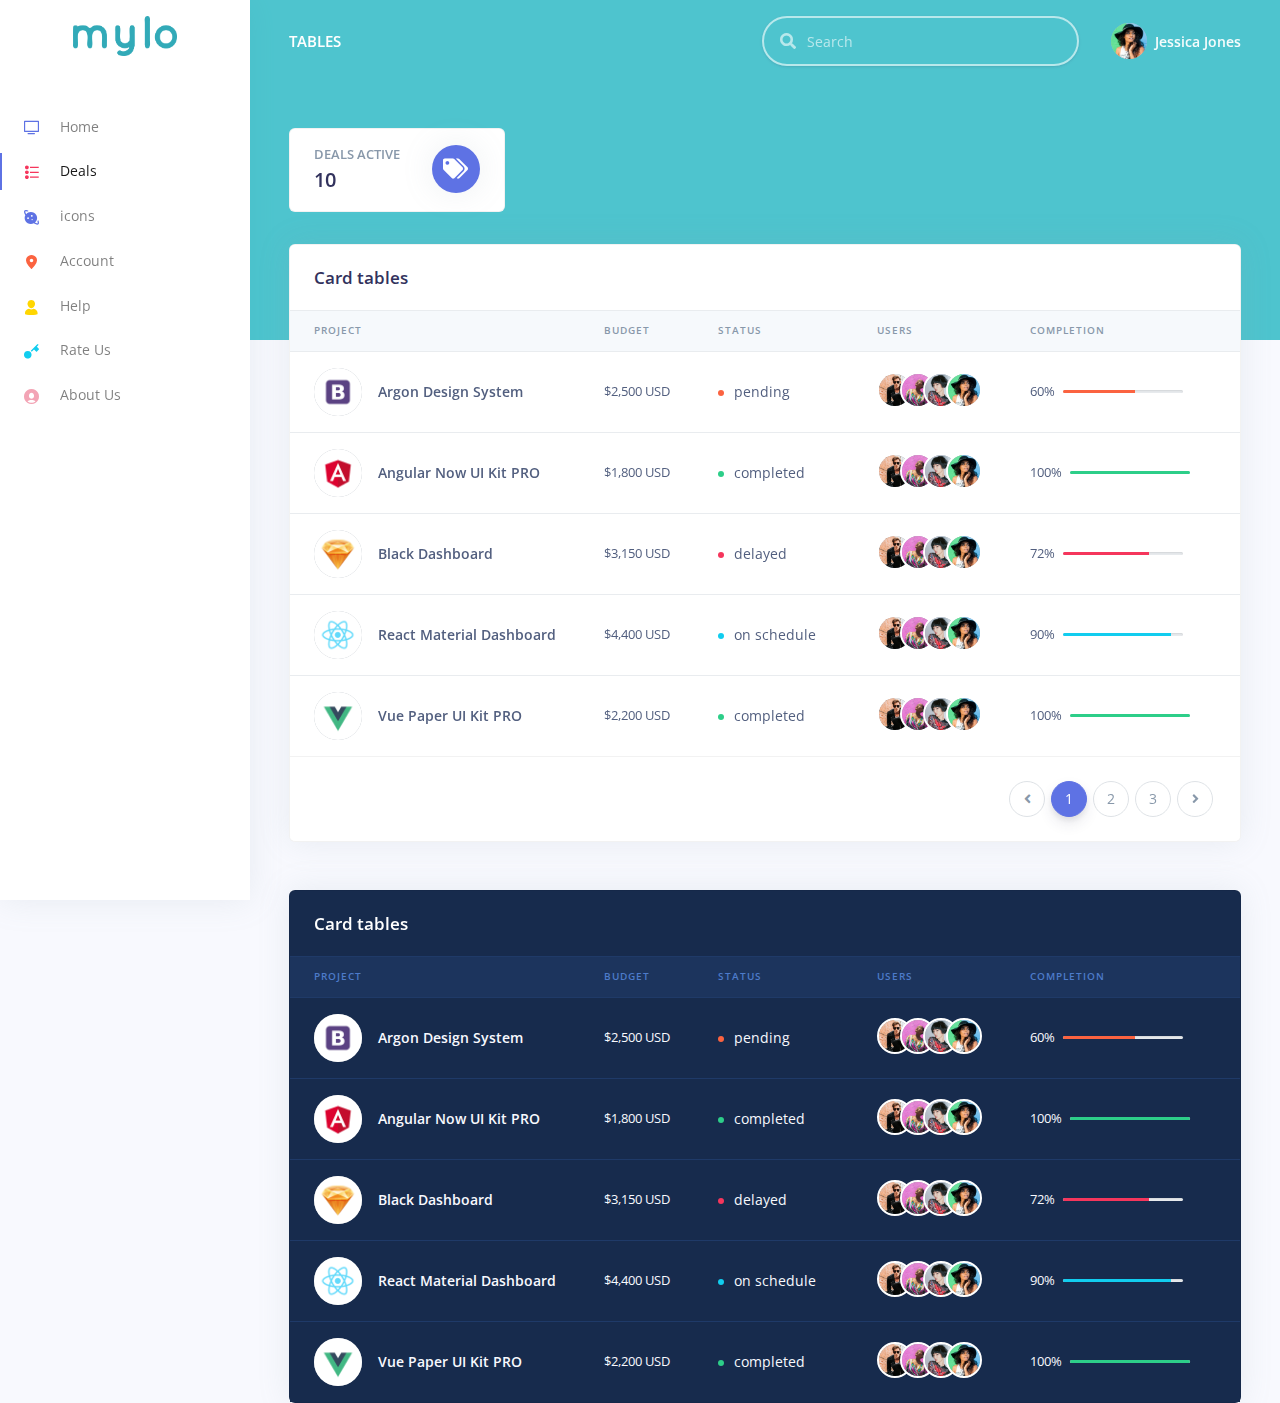
==== deals.html @ 198ece01 "first commit" ====
<!DOCTYPE html>
<html lang="en">

<head>
  <meta charset="utf-8" />
  <meta name="viewport" content="width=device-width, initial-scale=1, shrink-to-fit=no">
  <title>
    Mylocalpay - Vendor 
  </title>
  <!-- Favicon -->
  <link href="../assets/img/brand/favicon.png" rel="icon" type="image/png">
  <!-- Fonts -->
  <link href="https://fonts.googleapis.com/css?family=Open+Sans:300,400,600,700" rel="stylesheet">
  <!-- Icons -->
  <link href="../assets/js/plugins/nucleo/css/nucleo.css" rel="stylesheet" />
  <link href="../assets/js/plugins/@fortawesome/fontawesome-free/css/all.min.css" rel="stylesheet" />
  <!-- CSS Files -->
  <link href="../assets/css/argon-dashboard.css?v=1.1.1" rel="stylesheet" />
</head>

<body class="">
  <nav class="navbar navbar-vertical fixed-left navbar-expand-md navbar-light bg-white" id="sidenav-main">
    <div class="container-fluid">
      <!-- Toggler -->
      <button class="navbar-toggler" type="button" data-toggle="collapse" data-target="#sidenav-collapse-main" aria-controls="sidenav-main" aria-expanded="false" aria-label="Toggle navigation">
        <span class="navbar-toggler-icon"></span>
      </button>
      <!-- Brand -->
      <a class="navbar-brand pt-0" href=".index.html">
        <img src="../assets/img/brand/Mylo.png" class="navbar-brand-img" alt="...">
      </a>
      <!-- User -->
      <ul class="nav align-items-center d-md-none">
        <li class="nav-item dropdown">
          <a class="nav-link nav-link-icon" href="#" role="button" data-toggle="dropdown" aria-haspopup="true" aria-expanded="false">
            <i class="ni ni-bell-55"></i>
          </a>
          <div class="dropdown-menu dropdown-menu-arrow dropdown-menu-right" aria-labelledby="navbar-default_dropdown_1">
            <a class="dropdown-item" href="#">Action</a>
            <a class="dropdown-item" href="#">Another action</a>
            <div class="dropdown-divider"></div>
            <a class="dropdown-item" href="#">Something else here</a>
          </div>
        </li>
        <li class="nav-item dropdown">
          <a class="nav-link" href="#" role="button" data-toggle="dropdown" aria-haspopup="true" aria-expanded="false">
            <div class="media align-items-center">
              <span class="avatar avatar-sm rounded-circle">
                <img alt="Image placeholder" src="../assets/img/theme/team-1-800x800.jpg
">
              </span>
            </div>
          </a>
          <div class="dropdown-menu dropdown-menu-arrow dropdown-menu-right">
            <div class=" dropdown-header noti-title">
              <h6 class="text-overflow m-0">Welcome!</h6>
            </div>
            <a href="profile.html" class="dropdown-item">
              <i class="ni ni-single-02"></i>
              <span>My profile</span>
            </a>
            <a href="profile.html" class="dropdown-item">
              <i class="ni ni-settings-gear-65"></i>
              <span>Settings</span>
            </a>
            <a href="profile.html" class="dropdown-item">
              <i class="ni ni-calendar-grid-58"></i>
              <span>Activity</span>
            </a>
            <a href="profile.html" class="dropdown-item">
              <i class="ni ni-support-16"></i>
              <span>Support</span>
            </a>
            <div class="dropdown-divider"></div>
            <a href="#!" class="dropdown-item">
              <i class="ni ni-user-run"></i>
              <span>Logout</span>
            </a>
          </div>
        </li>
      </ul>
      <!-- Collapse -->
      <div class="collapse navbar-collapse" id="sidenav-collapse-main">
        <!-- Collapse header -->
        <div class="navbar-collapse-header d-md-none">
          <div class="row">
            <div class="col-6 collapse-brand">
              <a href="index.html">
                <img src="./assets/img/brand/Mylo.png">
              </a>
            </div>
            <div class="col-6 collapse-close">
              <button type="button" class="navbar-toggler" data-toggle="collapse" data-target="#sidenav-collapse-main" aria-controls="sidenav-main" aria-expanded="false" aria-label="Toggle sidenav">
                <span></span>
                <span></span>
              </button>
            </div>
          </div>
        </div>
        <!-- Form -->
        <form class="mt-4 mb-3 d-md-none">
          <div class="input-group input-group-rounded input-group-merge">
            <input type="search" class="form-control form-control-rounded form-control-prepended" placeholder="Search" aria-label="Search">
            <div class="input-group-prepend">
              <div class="input-group-text">
                <span class="fa fa-search"></span>
              </div>
            </div>
          </div>
        </form>
        <!-- Navigation -->
        <ul class="navbar-nav">
          <li class="nav-item  ">
            <a class="nav-link " href="index.html">
              <i class="ni ni-tv-2 text-primary"></i> Home
            </a>
          </li>
          <li class="nav-item active">
            <a class="nav-link active " href="deals.html">
              <i class="ni ni-bullet-list-67 text-red"></i> Deals
            </a>
          </li>
          <li class="nav-item">
            <a class="nav-link " href="icons.html">
              <i class="ni ni-planet text-blue"></i>icons
            </a>
          </li>

          <li class="nav-item">
            <a class="nav-link " href="maps.html">
              <i class="ni ni-pin-3 text-orange"></i>Account
            </a>
          </li>
          <li class="nav-item">
            <a class="nav-link " href="profile.html">
              <i class="ni ni-single-02 text-yellow"></i>Help
            </a>
          </li>

          <li class="nav-item">
            <a class="nav-link" href="login.html">
              <i class="ni ni-key-25 text-info"></i> Rate Us
            </a>
          </li>
          <li class="nav-item">
            <a class="nav-link" href="register.html">
              <i class="ni ni-circle-08 text-pink"></i> About Us
            </a>
          </li>
        </ul>

      </div>
    </div>
  </nav>
  <div class="main-content">
    <!-- Navbar -->
    <nav class="navbar navbar-top navbar-expand-md navbar-dark" id="navbar-main">
      <div class="container-fluid">
        <!-- Brand -->
        <a class="h4 mb-0 text-white text-uppercase d-none d-lg-inline-block" href=".index.html">Tables</a>
        <!-- Form -->
        <form class="navbar-search navbar-search-dark form-inline mr-3 d-none d-md-flex ml-lg-auto">
          <div class="form-group mb-0">
            <div class="input-group input-group-alternative">
              <div class="input-group-prepend">
                <span class="input-group-text"><i class="fas fa-search"></i></span>
              </div>
              <input class="form-control" placeholder="Search" type="text">
            </div>
          </div>
        </form>
        <!-- User -->
        <ul class="navbar-nav align-items-center d-none d-md-flex">
          <li class="nav-item dropdown">
            <a class="nav-link pr-0" href="#" role="button" data-toggle="dropdown" aria-haspopup="true" aria-expanded="false">
              <div class="media align-items-center">
                <span class="avatar avatar-sm rounded-circle">
                  <img alt="Image placeholder" src="../assets/img/theme/team-4-800x800.jpg">
                </span>
                <div class="media-body ml-2 d-none d-lg-block">
                  <span class="mb-0 text-sm  font-weight-bold">Jessica Jones</span>
                </div>
              </div>
            </a>
            <div class="dropdown-menu dropdown-menu-arrow dropdown-menu-right">
              <div class=" dropdown-header noti-title">
                <h6 class="text-overflow m-0">Welcome!</h6>
              </div>
              <a href=".profile.html" class="dropdown-item">
                <i class="ni ni-single-02"></i>
                <span>My profile</span>
              </a>
              <a href=".profile.html" class="dropdown-item">
                <i class="ni ni-settings-gear-65"></i>
                <span>Settings</span>
              </a>
              <a href=".profile.html" class="dropdown-item">
                <i class="ni ni-calendar-grid-58"></i>
                <span>Activity</span>
              </a>
              <a href=".profile.html" class="dropdown-item">
                <i class="ni ni-support-16"></i>
                <span>Support</span>
              </a>
              <div class="dropdown-divider"></div>
              <a href="#!" class="dropdown-item">
                <i class="ni ni-user-run"></i>
                <span>Logout</span>
              </a>
            </div>
          </li>
        </ul>
      </div>
    </nav>
    <!-- End Navbar -->
    <!-- Header -->
    <div class="header bg-gradient-primary pb-8 pt-5 pt-md-8">
      <div class="container-fluid">
        <div class="header-body">
          <!-- Card stats -->
          <div class="row">
            <div class="col-xl-3 col-lg-6">
              <div class="card card-stats mb-4 mb-xl-0">
                <div class="card-body">
                  <div class="row">
                    <div class="col">
                      <h5 class="card-title text-uppercase text-muted mb-0">Deals Active</h5>
                      <span class="h2 font-weight-bold mb-0">10</span>
                    </div>
                    <div class="col-auto">
                      <div class="icon icon-shape bg-primary text-white rounded-circle shadow">
                        <i class="fa fa-tags" aria-hidden="true"></i>
                      </div>
                    </div>
                  </div>

                </div>
              </div>
            </div>

          </div>
        </div>
      </div>
    </div>
    <div class="container-fluid mt--7">
      <!-- Table -->
      <div class="row">
        <div class="col">
          <div class="card shadow">
            <div class="card-header border-0">
              <h3 class="mb-0">Card tables</h3>
            </div>
            <div class="table-responsive">
              <table class="table align-items-center table-flush">
                <thead class="thead-light">
                  <tr>
                    <th scope="col">Project</th>
                    <th scope="col">Budget</th>
                    <th scope="col">Status</th>
                    <th scope="col">Users</th>
                    <th scope="col">Completion</th>
                    <th scope="col"></th>
                  </tr>
                </thead>
                <tbody>
                  <tr>
                    <th scope="row">
                      <div class="media align-items-center">
                        <a href="#" class="avatar rounded-circle mr-3">
                          <img alt="Image placeholder" src="../assets/img/theme/bootstrap.jpg">
                        </a>
                        <div class="media-body">
                          <span class="mb-0 text-sm">Argon Design System</span>
                        </div>
                      </div>
                    </th>
                    <td>
                      $2,500 USD
                    </td>
                    <td>
                      <span class="badge badge-dot mr-4">
                        <i class="bg-warning"></i> pending
                      </span>
                    </td>
                    <td>
                      <div class="avatar-group">
                        <a href="#" class="avatar avatar-sm" data-toggle="tooltip" data-original-title="Ryan Tompson">
                          <img alt="Image placeholder" src="../assets/img/theme/team-1-800x800.jpg" class="rounded-circle">
                        </a>
                        <a href="#" class="avatar avatar-sm" data-toggle="tooltip" data-original-title="Romina Hadid">
                          <img alt="Image placeholder" src="../assets/img/theme/team-2-800x800.jpg" class="rounded-circle">
                        </a>
                        <a href="#" class="avatar avatar-sm" data-toggle="tooltip" data-original-title="Alexander Smith">
                          <img alt="Image placeholder" src="../assets/img/theme/team-3-800x800.jpg" class="rounded-circle">
                        </a>
                        <a href="#" class="avatar avatar-sm" data-toggle="tooltip" data-original-title="Jessica Doe">
                          <img alt="Image placeholder" src="../assets/img/theme/team-4-800x800.jpg" class="rounded-circle">
                        </a>
                      </div>
                    </td>
                    <td>
                      <div class="d-flex align-items-center">
                        <span class="mr-2">60%</span>
                        <div>
                          <div class="progress">
                            <div class="progress-bar bg-warning" role="progressbar" aria-valuenow="60" aria-valuemin="0" aria-valuemax="100" style="width: 60%;"></div>
                          </div>
                        </div>
                      </div>
                    </td>
                    <td class="text-right">
                      <div class="dropdown">
                        <a class="btn btn-sm btn-icon-only text-light" href="#" role="button" data-toggle="dropdown" aria-haspopup="true" aria-expanded="false">
                          <i class="fas fa-ellipsis-v"></i>
                        </a>
                        <div class="dropdown-menu dropdown-menu-right dropdown-menu-arrow">
                          <a class="dropdown-item" href="#">Action</a>
                          <a class="dropdown-item" href="#">Another action</a>
                          <a class="dropdown-item" href="#">Something else here</a>
                        </div>
                      </div>
                    </td>
                  </tr>
                  <tr>
                    <th scope="row">
                      <div class="media align-items-center">
                        <a href="#" class="avatar rounded-circle mr-3">
                          <img alt="Image placeholder" src="../assets/img/theme/angular.jpg">
                        </a>
                        <div class="media-body">
                          <span class="mb-0 text-sm">Angular Now UI Kit PRO</span>
                        </div>
                      </div>
                    </th>
                    <td>
                      $1,800 USD
                    </td>
                    <td>
                      <span class="badge badge-dot">
                        <i class="bg-success"></i> completed
                      </span>
                    </td>
                    <td>
                      <div class="avatar-group">
                        <a href="#" class="avatar avatar-sm" data-toggle="tooltip" data-original-title="Ryan Tompson">
                          <img alt="Image placeholder" src="../assets/img/theme/team-1-800x800.jpg" class="rounded-circle">
                        </a>
                        <a href="#" class="avatar avatar-sm" data-toggle="tooltip" data-original-title="Romina Hadid">
                          <img alt="Image placeholder" src="../assets/img/theme/team-2-800x800.jpg" class="rounded-circle">
                        </a>
                        <a href="#" class="avatar avatar-sm" data-toggle="tooltip" data-original-title="Alexander Smith">
                          <img alt="Image placeholder" src="../assets/img/theme/team-3-800x800.jpg" class="rounded-circle">
                        </a>
                        <a href="#" class="avatar avatar-sm" data-toggle="tooltip" data-original-title="Jessica Doe">
                          <img alt="Image placeholder" src="../assets/img/theme/team-4-800x800.jpg" class="rounded-circle">
                        </a>
                      </div>
                    </td>
                    <td>
                      <div class="d-flex align-items-center">
                        <span class="mr-2">100%</span>
                        <div>
                          <div class="progress">
                            <div class="progress-bar bg-success" role="progressbar" aria-valuenow="100" aria-valuemin="0" aria-valuemax="100" style="width: 100%;"></div>
                          </div>
                        </div>
                      </div>
                    </td>
                    <td class="text-right">
                      <div class="dropdown">
                        <a class="btn btn-sm btn-icon-only text-light" href="#" role="button" data-toggle="dropdown" aria-haspopup="true" aria-expanded="false">
                          <i class="fas fa-ellipsis-v"></i>
                        </a>
                        <div class="dropdown-menu dropdown-menu-right dropdown-menu-arrow">
                          <a class="dropdown-item" href="#">Action</a>
                          <a class="dropdown-item" href="#">Another action</a>
                          <a class="dropdown-item" href="#">Something else here</a>
                        </div>
                      </div>
                    </td>
                  </tr>
                  <tr>
                    <th scope="row">
                      <div class="media align-items-center">
                        <a href="#" class="avatar rounded-circle mr-3">
                          <img alt="Image placeholder" src="../assets/img/theme/sketch.jpg">
                        </a>
                        <div class="media-body">
                          <span class="mb-0 text-sm">Black Dashboard</span>
                        </div>
                      </div>
                    </th>
                    <td>
                      $3,150 USD
                    </td>
                    <td>
                      <span class="badge badge-dot mr-4">
                        <i class="bg-danger"></i> delayed
                      </span>
                    </td>
                    <td>
                      <div class="avatar-group">
                        <a href="#" class="avatar avatar-sm" data-toggle="tooltip" data-original-title="Ryan Tompson">
                          <img alt="Image placeholder" src="../assets/img/theme/team-1-800x800.jpg" class="rounded-circle">
                        </a>
                        <a href="#" class="avatar avatar-sm" data-toggle="tooltip" data-original-title="Romina Hadid">
                          <img alt="Image placeholder" src="../assets/img/theme/team-2-800x800.jpg" class="rounded-circle">
                        </a>
                        <a href="#" class="avatar avatar-sm" data-toggle="tooltip" data-original-title="Alexander Smith">
                          <img alt="Image placeholder" src="../assets/img/theme/team-3-800x800.jpg" class="rounded-circle">
                        </a>
                        <a href="#" class="avatar avatar-sm" data-toggle="tooltip" data-original-title="Jessica Doe">
                          <img alt="Image placeholder" src="../assets/img/theme/team-4-800x800.jpg" class="rounded-circle">
                        </a>
                      </div>
                    </td>
                    <td>
                      <div class="d-flex align-items-center">
                        <span class="mr-2">72%</span>
                        <div>
                          <div class="progress">
                            <div class="progress-bar bg-danger" role="progressbar" aria-valuenow="72" aria-valuemin="0" aria-valuemax="100" style="width: 72%;"></div>
                          </div>
                        </div>
                      </div>
                    </td>
                    <td class="text-right">
                      <div class="dropdown">
                        <a class="btn btn-sm btn-icon-only text-light" href="#" role="button" data-toggle="dropdown" aria-haspopup="true" aria-expanded="false">
                          <i class="fas fa-ellipsis-v"></i>
                        </a>
                        <div class="dropdown-menu dropdown-menu-right dropdown-menu-arrow">
                          <a class="dropdown-item" href="#">Action</a>
                          <a class="dropdown-item" href="#">Another action</a>
                          <a class="dropdown-item" href="#">Something else here</a>
                        </div>
                      </div>
                    </td>
                  </tr>
                  <tr>
                    <th scope="row">
                      <div class="media align-items-center">
                        <a href="#" class="avatar rounded-circle mr-3">
                          <img alt="Image placeholder" src="../assets/img/theme/react.jpg">
                        </a>
                        <div class="media-body">
                          <span class="mb-0 text-sm">React Material Dashboard</span>
                        </div>
                      </div>
                    </th>
                    <td>
                      $4,400 USD
                    </td>
                    <td>
                      <span class="badge badge-dot">
                        <i class="bg-info"></i> on schedule
                      </span>
                    </td>
                    <td>
                      <div class="avatar-group">
                        <a href="#" class="avatar avatar-sm" data-toggle="tooltip" data-original-title="Ryan Tompson">
                          <img alt="Image placeholder" src="../assets/img/theme/team-1-800x800.jpg" class="rounded-circle">
                        </a>
                        <a href="#" class="avatar avatar-sm" data-toggle="tooltip" data-original-title="Romina Hadid">
                          <img alt="Image placeholder" src="../assets/img/theme/team-2-800x800.jpg" class="rounded-circle">
                        </a>
                        <a href="#" class="avatar avatar-sm" data-toggle="tooltip" data-original-title="Alexander Smith">
                          <img alt="Image placeholder" src="../assets/img/theme/team-3-800x800.jpg" class="rounded-circle">
                        </a>
                        <a href="#" class="avatar avatar-sm" data-toggle="tooltip" data-original-title="Jessica Doe">
                          <img alt="Image placeholder" src="../assets/img/theme/team-4-800x800.jpg" class="rounded-circle">
                        </a>
                      </div>
                    </td>
                    <td>
                      <div class="d-flex align-items-center">
                        <span class="mr-2">90%</span>
                        <div>
                          <div class="progress">
                            <div class="progress-bar bg-info" role="progressbar" aria-valuenow="90" aria-valuemin="0" aria-valuemax="100" style="width: 90%;"></div>
                          </div>
                        </div>
                      </div>
                    </td>
                    <td class="text-right">
                      <div class="dropdown">
                        <a class="btn btn-sm btn-icon-only text-light" href="#" role="button" data-toggle="dropdown" aria-haspopup="true" aria-expanded="false">
                          <i class="fas fa-ellipsis-v"></i>
                        </a>
                        <div class="dropdown-menu dropdown-menu-right dropdown-menu-arrow">
                          <a class="dropdown-item" href="#">Action</a>
                          <a class="dropdown-item" href="#">Another action</a>
                          <a class="dropdown-item" href="#">Something else here</a>
                        </div>
                      </div>
                    </td>
                  </tr>
                  <tr>
                    <th scope="row">
                      <div class="media align-items-center">
                        <a href="#" class="avatar rounded-circle mr-3">
                          <img alt="Image placeholder" src="../assets/img/theme/vue.jpg">
                        </a>
                        <div class="media-body">
                          <span class="mb-0 text-sm">Vue Paper UI Kit PRO</span>
                        </div>
                      </div>
                    </th>
                    <td>
                      $2,200 USD
                    </td>
                    <td>
                      <span class="badge badge-dot mr-4">
                        <i class="bg-success"></i> completed
                      </span>
                    </td>
                    <td>
                      <div class="avatar-group">
                        <a href="#" class="avatar avatar-sm" data-toggle="tooltip" data-original-title="Ryan Tompson">
                          <img alt="Image placeholder" src="../assets/img/theme/team-1-800x800.jpg" class="rounded-circle">
                        </a>
                        <a href="#" class="avatar avatar-sm" data-toggle="tooltip" data-original-title="Romina Hadid">
                          <img alt="Image placeholder" src="../assets/img/theme/team-2-800x800.jpg" class="rounded-circle">
                        </a>
                        <a href="#" class="avatar avatar-sm" data-toggle="tooltip" data-original-title="Alexander Smith">
                          <img alt="Image placeholder" src="../assets/img/theme/team-3-800x800.jpg" class="rounded-circle">
                        </a>
                        <a href="#" class="avatar avatar-sm" data-toggle="tooltip" data-original-title="Jessica Doe">
                          <img alt="Image placeholder" src="../assets/img/theme/team-4-800x800.jpg" class="rounded-circle">
                        </a>
                      </div>
                    </td>
                    <td>
                      <div class="d-flex align-items-center">
                        <span class="mr-2">100%</span>
                        <div>
                          <div class="progress">
                            <div class="progress-bar bg-success" role="progressbar" aria-valuenow="100" aria-valuemin="0" aria-valuemax="100" style="width: 100%;"></div>
                          </div>
                        </div>
                      </div>
                    </td>
                    <td class="text-right">
                      <div class="dropdown">
                        <a class="btn btn-sm btn-icon-only text-light" href="#" role="button" data-toggle="dropdown" aria-haspopup="true" aria-expanded="false">
                          <i class="fas fa-ellipsis-v"></i>
                        </a>
                        <div class="dropdown-menu dropdown-menu-right dropdown-menu-arrow">
                          <a class="dropdown-item" href="#">Action</a>
                          <a class="dropdown-item" href="#">Another action</a>
                          <a class="dropdown-item" href="#">Something else here</a>
                        </div>
                      </div>
                    </td>
                  </tr>
                </tbody>
              </table>
            </div>
            <div class="card-footer py-4">
              <nav aria-label="...">
                <ul class="pagination justify-content-end mb-0">
                  <li class="page-item disabled">
                    <a class="page-link" href="#" tabindex="-1">
                      <i class="fas fa-angle-left"></i>
                      <span class="sr-only">Previous</span>
                    </a>
                  </li>
                  <li class="page-item active">
                    <a class="page-link" href="#">1</a>
                  </li>
                  <li class="page-item">
                    <a class="page-link" href="#">2 <span class="sr-only">(current)</span></a>
                  </li>
                  <li class="page-item"><a class="page-link" href="#">3</a></li>
                  <li class="page-item">
                    <a class="page-link" href="#">
                      <i class="fas fa-angle-right"></i>
                      <span class="sr-only">Next</span>
                    </a>
                  </li>
                </ul>
              </nav>
            </div>
          </div>
        </div>
      </div>
      <!-- Dark table -->
      <div class="row mt-5">
        <div class="col">
          <div class="card bg-default shadow">
            <div class="card-header bg-transparent border-0">
              <h3 class="text-white mb-0">Card tables</h3>
            </div>
            <div class="table-responsive">
              <table class="table align-items-center table-dark table-flush">
                <thead class="thead-dark">
                  <tr>
                    <th scope="col">Project</th>
                    <th scope="col">Budget</th>
                    <th scope="col">Status</th>
                    <th scope="col">Users</th>
                    <th scope="col">Completion</th>
                    <th scope="col"></th>
                  </tr>
                </thead>
                <tbody>
                  <tr>
                    <th scope="row">
                      <div class="media align-items-center">
                        <a href="#" class="avatar rounded-circle mr-3">
                          <img alt="Image placeholder" src="../assets/img/theme/bootstrap.jpg">
                        </a>
                        <div class="media-body">
                          <span class="mb-0 text-sm">Argon Design System</span>
                        </div>
                      </div>
                    </th>
                    <td>
                      $2,500 USD
                    </td>
                    <td>
                      <span class="badge badge-dot mr-4">
                        <i class="bg-warning"></i> pending
                      </span>
                    </td>
                    <td>
                      <div class="avatar-group">
                        <a href="#" class="avatar avatar-sm" data-toggle="tooltip" data-original-title="Ryan Tompson">
                          <img alt="Image placeholder" src="../assets/img/theme/team-1-800x800.jpg" class="rounded-circle">
                        </a>
                        <a href="#" class="avatar avatar-sm" data-toggle="tooltip" data-original-title="Romina Hadid">
                          <img alt="Image placeholder" src="../assets/img/theme/team-2-800x800.jpg" class="rounded-circle">
                        </a>
                        <a href="#" class="avatar avatar-sm" data-toggle="tooltip" data-original-title="Alexander Smith">
                          <img alt="Image placeholder" src="../assets/img/theme/team-3-800x800.jpg" class="rounded-circle">
                        </a>
                        <a href="#" class="avatar avatar-sm" data-toggle="tooltip" data-original-title="Jessica Doe">
                          <img alt="Image placeholder" src="../assets/img/theme/team-4-800x800.jpg" class="rounded-circle">
                        </a>
                      </div>
                    </td>
                    <td>
                      <div class="d-flex align-items-center">
                        <span class="mr-2">60%</span>
                        <div>
                          <div class="progress">
                            <div class="progress-bar bg-warning" role="progressbar" aria-valuenow="60" aria-valuemin="0" aria-valuemax="100" style="width: 60%;"></div>
                          </div>
                        </div>
                      </div>
                    </td>
                    <td class="text-right">
                      <div class="dropdown">
                        <a class="btn btn-sm btn-icon-only text-light" href="#" role="button" data-toggle="dropdown" aria-haspopup="true" aria-expanded="false">
                          <i class="fas fa-ellipsis-v"></i>
                        </a>
                        <div class="dropdown-menu dropdown-menu-right dropdown-menu-arrow">
                          <a class="dropdown-item" href="#">Action</a>
                          <a class="dropdown-item" href="#">Another action</a>
                          <a class="dropdown-item" href="#">Something else here</a>
                        </div>
                      </div>
                    </td>
                  </tr>
                  <tr>
                    <th scope="row">
                      <div class="media align-items-center">
                        <a href="#" class="avatar rounded-circle mr-3">
                          <img alt="Image placeholder" src="../assets/img/theme/angular.jpg">
                        </a>
                        <div class="media-body">
                          <span class="mb-0 text-sm">Angular Now UI Kit PRO</span>
                        </div>
                      </div>
                    </th>
                    <td>
                      $1,800 USD
                    </td>
                    <td>
                      <span class="badge badge-dot">
                        <i class="bg-success"></i> completed
                      </span>
                    </td>
                    <td>
                      <div class="avatar-group">
                        <a href="#" class="avatar avatar-sm" data-toggle="tooltip" data-original-title="Ryan Tompson">
                          <img alt="Image placeholder" src="../assets/img/theme/team-1-800x800.jpg" class="rounded-circle">
                        </a>
                        <a href="#" class="avatar avatar-sm" data-toggle="tooltip" data-original-title="Romina Hadid">
                          <img alt="Image placeholder" src="../assets/img/theme/team-2-800x800.jpg" class="rounded-circle">
                        </a>
                        <a href="#" class="avatar avatar-sm" data-toggle="tooltip" data-original-title="Alexander Smith">
                          <img alt="Image placeholder" src="../assets/img/theme/team-3-800x800.jpg" class="rounded-circle">
                        </a>
                        <a href="#" class="avatar avatar-sm" data-toggle="tooltip" data-original-title="Jessica Doe">
                          <img alt="Image placeholder" src="../assets/img/theme/team-4-800x800.jpg" class="rounded-circle">
                        </a>
                      </div>
                    </td>
                    <td>
                      <div class="d-flex align-items-center">
                        <span class="mr-2">100%</span>
                        <div>
                          <div class="progress">
                            <div class="progress-bar bg-success" role="progressbar" aria-valuenow="100" aria-valuemin="0" aria-valuemax="100" style="width: 100%;"></div>
                          </div>
                        </div>
                      </div>
                    </td>
                    <td class="text-right">
                      <div class="dropdown">
                        <a class="btn btn-sm btn-icon-only text-light" href="#" role="button" data-toggle="dropdown" aria-haspopup="true" aria-expanded="false">
                          <i class="fas fa-ellipsis-v"></i>
                        </a>
                        <div class="dropdown-menu dropdown-menu-right dropdown-menu-arrow">
                          <a class="dropdown-item" href="#">Action</a>
                          <a class="dropdown-item" href="#">Another action</a>
                          <a class="dropdown-item" href="#">Something else here</a>
                        </div>
                      </div>
                    </td>
                  </tr>
                  <tr>
                    <th scope="row">
                      <div class="media align-items-center">
                        <a href="#" class="avatar rounded-circle mr-3">
                          <img alt="Image placeholder" src="../assets/img/theme/sketch.jpg">
                        </a>
                        <div class="media-body">
                          <span class="mb-0 text-sm">Black Dashboard</span>
                        </div>
                      </div>
                    </th>
                    <td>
                      $3,150 USD
                    </td>
                    <td>
                      <span class="badge badge-dot mr-4">
                        <i class="bg-danger"></i> delayed
                      </span>
                    </td>
                    <td>
                      <div class="avatar-group">
                        <a href="#" class="avatar avatar-sm" data-toggle="tooltip" data-original-title="Ryan Tompson">
                          <img alt="Image placeholder" src="../assets/img/theme/team-1-800x800.jpg" class="rounded-circle">
                        </a>
                        <a href="#" class="avatar avatar-sm" data-toggle="tooltip" data-original-title="Romina Hadid">
                          <img alt="Image placeholder" src="../assets/img/theme/team-2-800x800.jpg" class="rounded-circle">
                        </a>
                        <a href="#" class="avatar avatar-sm" data-toggle="tooltip" data-original-title="Alexander Smith">
                          <img alt="Image placeholder" src="../assets/img/theme/team-3-800x800.jpg" class="rounded-circle">
                        </a>
                        <a href="#" class="avatar avatar-sm" data-toggle="tooltip" data-original-title="Jessica Doe">
                          <img alt="Image placeholder" src="../assets/img/theme/team-4-800x800.jpg" class="rounded-circle">
                        </a>
                      </div>
                    </td>
                    <td>
                      <div class="d-flex align-items-center">
                        <span class="mr-2">72%</span>
                        <div>
                          <div class="progress">
                            <div class="progress-bar bg-danger" role="progressbar" aria-valuenow="72" aria-valuemin="0" aria-valuemax="100" style="width: 72%;"></div>
                          </div>
                        </div>
                      </div>
                    </td>
                    <td class="text-right">
                      <div class="dropdown">
                        <a class="btn btn-sm btn-icon-only text-light" href="#" role="button" data-toggle="dropdown" aria-haspopup="true" aria-expanded="false">
                          <i class="fas fa-ellipsis-v"></i>
                        </a>
                        <div class="dropdown-menu dropdown-menu-right dropdown-menu-arrow">
                          <a class="dropdown-item" href="#">Action</a>
                          <a class="dropdown-item" href="#">Another action</a>
                          <a class="dropdown-item" href="#">Something else here</a>
                        </div>
                      </div>
                    </td>
                  </tr>
                  <tr>
                    <th scope="row">
                      <div class="media align-items-center">
                        <a href="#" class="avatar rounded-circle mr-3">
                          <img alt="Image placeholder" src="../assets/img/theme/react.jpg">
                        </a>
                        <div class="media-body">
                          <span class="mb-0 text-sm">React Material Dashboard</span>
                        </div>
                      </div>
                    </th>
                    <td>
                      $4,400 USD
                    </td>
                    <td>
                      <span class="badge badge-dot">
                        <i class="bg-info"></i> on schedule
                      </span>
                    </td>
                    <td>
                      <div class="avatar-group">
                        <a href="#" class="avatar avatar-sm" data-toggle="tooltip" data-original-title="Ryan Tompson">
                          <img alt="Image placeholder" src="../assets/img/theme/team-1-800x800.jpg" class="rounded-circle">
                        </a>
                        <a href="#" class="avatar avatar-sm" data-toggle="tooltip" data-original-title="Romina Hadid">
                          <img alt="Image placeholder" src="../assets/img/theme/team-2-800x800.jpg" class="rounded-circle">
                        </a>
                        <a href="#" class="avatar avatar-sm" data-toggle="tooltip" data-original-title="Alexander Smith">
                          <img alt="Image placeholder" src="../assets/img/theme/team-3-800x800.jpg" class="rounded-circle">
                        </a>
                        <a href="#" class="avatar avatar-sm" data-toggle="tooltip" data-original-title="Jessica Doe">
                          <img alt="Image placeholder" src="../assets/img/theme/team-4-800x800.jpg" class="rounded-circle">
                        </a>
                      </div>
                    </td>
                    <td>
                      <div class="d-flex align-items-center">
                        <span class="mr-2">90%</span>
                        <div>
                          <div class="progress">
                            <div class="progress-bar bg-info" role="progressbar" aria-valuenow="90" aria-valuemin="0" aria-valuemax="100" style="width: 90%;"></div>
                          </div>
                        </div>
                      </div>
                    </td>
                    <td class="text-right">
                      <div class="dropdown">
                        <a class="btn btn-sm btn-icon-only text-light" href="#" role="button" data-toggle="dropdown" aria-haspopup="true" aria-expanded="false">
                          <i class="fas fa-ellipsis-v"></i>
                        </a>
                        <div class="dropdown-menu dropdown-menu-right dropdown-menu-arrow">
                          <a class="dropdown-item" href="#">Action</a>
                          <a class="dropdown-item" href="#">Another action</a>
                          <a class="dropdown-item" href="#">Something else here</a>
                        </div>
                      </div>
                    </td>
                  </tr>
                  <tr>
                    <th scope="row">
                      <div class="media align-items-center">
                        <a href="#" class="avatar rounded-circle mr-3">
                          <img alt="Image placeholder" src="../assets/img/theme/vue.jpg">
                        </a>
                        <div class="media-body">
                          <span class="mb-0 text-sm">Vue Paper UI Kit PRO</span>
                        </div>
                      </div>
                    </th>
                    <td>
                      $2,200 USD
                    </td>
                    <td>
                      <span class="badge badge-dot mr-4">
                        <i class="bg-success"></i> completed
                      </span>
                    </td>
                    <td>
                      <div class="avatar-group">
                        <a href="#" class="avatar avatar-sm" data-toggle="tooltip" data-original-title="Ryan Tompson">
                          <img alt="Image placeholder" src="../assets/img/theme/team-1-800x800.jpg" class="rounded-circle">
                        </a>
                        <a href="#" class="avatar avatar-sm" data-toggle="tooltip" data-original-title="Romina Hadid">
                          <img alt="Image placeholder" src="../assets/img/theme/team-2-800x800.jpg" class="rounded-circle">
                        </a>
                        <a href="#" class="avatar avatar-sm" data-toggle="tooltip" data-original-title="Alexander Smith">
                          <img alt="Image placeholder" src="../assets/img/theme/team-3-800x800.jpg" class="rounded-circle">
                        </a>
                        <a href="#" class="avatar avatar-sm" data-toggle="tooltip" data-original-title="Jessica Doe">
                          <img alt="Image placeholder" src="../assets/img/theme/team-4-800x800.jpg" class="rounded-circle">
                        </a>
                      </div>
                    </td>
                    <td>
                      <div class="d-flex align-items-center">
                        <span class="mr-2">100%</span>
                        <div>
                          <div class="progress">
                            <div class="progress-bar bg-success" role="progressbar" aria-valuenow="100" aria-valuemin="0" aria-valuemax="100" style="width: 100%;"></div>
                          </div>
                        </div>
                      </div>
                    </td>
                    <td class="text-right">
                      <div class="dropdown">
                        <a class="btn btn-sm btn-icon-only text-light" href="#" role="button" data-toggle="dropdown" aria-haspopup="true" aria-expanded="false">
                          <i class="fas fa-ellipsis-v"></i>
                        </a>
                        <div class="dropdown-menu dropdown-menu-right dropdown-menu-arrow">
                          <a class="dropdown-item" href="#">Action</a>
                          <a class="dropdown-item" href="#">Another action</a>
                          <a class="dropdown-item" href="#">Something else here</a>
                        </div>
                      </div>
                    </td>
                  </tr>
                </tbody>
              </table>
            </div>
          </div>
        </div>
      </div>
      <!-- Footer -->
         
    </div>
  </div>
  <!--   Core   -->
  <script src="../assets/js/plugins/jquery/dist/jquery.min.js"></script>
  <script src="../assets/js/plugins/bootstrap/dist/js/bootstrap.bundle.min.js"></script>
  <!--   Optional JS   -->
  <!--   Argon JS   -->
  <script src="../assets/js/argon-dashboard.min.js?v=1.1.1"></script>
  
</body>

</html>
---- assets/js/plugins/nucleo/css/nucleo.css ----
/*--------------------------------

hermes-dashboard-icons Web Font - built using nucleoapp.com
License - nucleoapp.com/license/

-------------------------------- */
@font-face {
  font-family: 'NucleoIcons';
  src: url('../fonts/nucleo-icons.eot');
  src: url('../fonts/nucleo-icons.eot') format('embedded-opentype'), url('../fonts/nucleo-icons.woff2') format('woff2'), url('../fonts/nucleo-icons.woff') format('woff'), url('../fonts/nucleo-icons.ttf') format('truetype'), url('../fonts/nucleo-icons.svg') format('svg');
  font-weight: normal;
  font-style: normal;
}

/*------------------------
    base class definition
-------------------------*/
.ni {
  display: inline-block;
  font: normal normal normal 14px/1 NucleoIcons;
  font-size: inherit;
  text-rendering: auto;
  -webkit-font-smoothing: antialiased;
  -moz-osx-font-smoothing: grayscale;
}

/*------------------------
  change icon size
-------------------------*/
.ni-lg {
  font-size: 1.33333333em;
  line-height: 0.75em;
  vertical-align: -15%;
}

.ni-2x {
  font-size: 2em;
}

.ni-3x {
  font-size: 3em;
}

.ni-4x {
  font-size: 4em;
}

.ni-5x {
  font-size: 5em;
}

/*----------------------------------
  add a square/circle background
-----------------------------------*/
.ni.square,
.ni.circle {
  padding: 0.33333333em;
  vertical-align: -16%;
  background-color: #eee;
}

.ni.circle {
  border-radius: 50%;
}

/*------------------------
  list icons
-------------------------*/
.ni-ul {
  padding-left: 0;
  margin-left: 2.14285714em;
  list-style-type: none;
}

.ni-ul>li {
  position: relative;
}

.ni-ul>li>.ni {
  position: absolute;
  left: -1.57142857em;
  top: 0.14285714em;
  text-align: center;
}

.ni-ul>li>.ni.lg {
  top: 0;
  left: -1.35714286em;
}

.ni-ul>li>.ni.circle,
.ni-ul>li>.ni.square {
  top: -0.19047619em;
  left: -1.9047619em;
}

/*------------------------
  spinning icons
-------------------------*/
.ni.spin {
  -webkit-animation: nc-spin 2s infinite linear;
  -moz-animation: nc-spin 2s infinite linear;
  animation: nc-spin 2s infinite linear;
}

@-webkit-keyframes nc-spin {
  0% {
    -webkit-transform: rotate(0deg);
  }

  100% {
    -webkit-transform: rotate(360deg);
  }
}

@-moz-keyframes nc-spin {
  0% {
    -moz-transform: rotate(0deg);
  }

  100% {
    -moz-transform: rotate(360deg);
  }
}

@keyframes nc-spin {
  0% {
    -webkit-transform: rotate(0deg);
    -moz-transform: rotate(0deg);
    -ms-transform: rotate(0deg);
    -o-transform: rotate(0deg);
    transform: rotate(0deg);
  }

  100% {
    -webkit-transform: rotate(360deg);
    -moz-transform: rotate(360deg);
    -ms-transform: rotate(360deg);
    -o-transform: rotate(360deg);
    transform: rotate(360deg);
  }
}

/*------------------------
  rotated/flipped icons
-------------------------*/
.ni.rotate-90 {
  filter: progid:DXImageTransform.Microsoft.BasicImage(rotation=1);
  -webkit-transform: rotate(90deg);
  -moz-transform: rotate(90deg);
  -ms-transform: rotate(90deg);
  -o-transform: rotate(90deg);
  transform: rotate(90deg);
}

.ni.rotate-180 {
  filter: progid:DXImageTransform.Microsoft.BasicImage(rotation=2);
  -webkit-transform: rotate(180deg);
  -moz-transform: rotate(180deg);
  -ms-transform: rotate(180deg);
  -o-transform: rotate(180deg);
  transform: rotate(180deg);
}

.ni.rotate-270 {
  filter: progid:DXImageTransform.Microsoft.BasicImage(rotation=3);
  -webkit-transform: rotate(270deg);
  -moz-transform: rotate(270deg);
  -ms-transform: rotate(270deg);
  -o-transform: rotate(270deg);
  transform: rotate(270deg);
}

.ni.flip-y {
  filter: progid:DXImageTransform.Microsoft.BasicImage(rotation=0);
  -webkit-transform: scale(-1, 1);
  -moz-transform: scale(-1, 1);
  -ms-transform: scale(-1, 1);
  -o-transform: scale(-1, 1);
  transform: scale(-1, 1);
}

.ni.flip-x {
  filter: progid:DXImageTransform.Microsoft.BasicImage(rotation=2);
  -webkit-transform: scale(1, -1);
  -moz-transform: scale(1, -1);
  -ms-transform: scale(1, -1);
  -o-transform: scale(1, -1);
  transform: scale(1, -1);
}

/*------------------------
    font icons
-------------------------*/

.ni-active-40::before {
  content: "\ea02";
}

.ni-air-baloon::before {
  content: "\ea03";
}

.ni-album-2::before {
  content: "\ea04";
}

.ni-align-center::before {
  content: "\ea05";
}

.ni-align-left-2::before {
  content: "\ea06";
}

.ni-ambulance::before {
  content: "\ea07";
}

.ni-app::before {
  content: "\ea08";
}

.ni-archive-2::before {
  content: "\ea09";
}

.ni-atom::before {
  content: "\ea0a";
}

.ni-badge::before {
  content: "\ea0b";
}

.ni-bag-17::before {
  content: "\ea0c";
}

.ni-basket::before {
  content: "\ea0d";
}

.ni-bell-55::before {
  content: "\ea0e";
}

.ni-bold-down::before {
  content: "\ea0f";
}

.ni-bold-left::before {
  content: "\ea10";
}

.ni-bold-right::before {
  content: "\ea11";
}

.ni-bold-up::before {
  content: "\ea12";
}

.ni-bold::before {
  content: "\ea13";
}

.ni-book-bookmark::before {
  content: "\ea14";
}

.ni-books::before {
  content: "\ea15";
}

.ni-box-2::before {
  content: "\ea16";
}

.ni-briefcase-24::before {
  content: "\ea17";
}

.ni-building::before {
  content: "\ea18";
}

.ni-bulb-61::before {
  content: "\ea19";
}

.ni-bullet-list-67::before {
  content: "\ea1a";
}

.ni-bus-front-12::before {
  content: "\ea1b";
}

.ni-button-pause::before {
  content: "\ea1c";
}

.ni-button-play::before {
  content: "\ea1d";
}

.ni-button-power::before {
  content: "\ea1e";
}

.ni-calendar-grid-58::before {
  content: "\ea1f";
}

.ni-camera-compact::before {
  content: "\ea20";
}

.ni-caps-small::before {
  content: "\ea21";
}

.ni-cart::before {
  content: "\ea22";
}

.ni-chart-bar-32::before {
  content: "\ea23";
}

.ni-chart-pie-35::before {
  content: "\ea24";
}

.ni-chat-round::before {
  content: "\ea25";
}

.ni-check-bold::before {
  content: "\ea26";
}

.ni-circle-08::before {
  content: "\ea27";
}

.ni-cloud-download-95::before {
  content: "\ea28";
}

.ni-cloud-upload-96::before {
  content: "\ea29";
}

.ni-compass-04::before {
  content: "\ea2a";
}

.ni-controller::before {
  content: "\ea2b";
}

.ni-credit-card::before {
  content: "\ea2c";
}

.ni-curved-next::before {
  content: "\ea2d";
}

.ni-delivery-fast::before {
  content: "\ea2e";
}

.ni-diamond::before {
  content: "\ea2f";
}

.ni-email-83::before {
  content: "\ea30";
}

.ni-fat-add::before {
  content: "\ea31";
}

.ni-fat-delete::before {
  content: "\ea32";
}

.ni-fat-remove::before {
  content: "\ea33";
}

.ni-favourite-28::before {
  content: "\ea34";
}

.ni-folder-17::before {
  content: "\ea35";
}

.ni-glasses-2::before {
  content: "\ea36";
}

.ni-hat-3::before {
  content: "\ea37";
}

.ni-headphones::before {
  content: "\ea38";
}

.ni-html5::before {
  content: "\ea39";
}

.ni-istanbul::before {
  content: "\ea3a";
}

.ni-key-25::before {
  content: "\ea3b";
}

.ni-laptop::before {
  content: "\ea3c";
}

.ni-like-2::before {
  content: "\ea3d";
}

.ni-lock-circle-open::before {
  content: "\ea3e";
}

.ni-map-big::before {
  content: "\ea3f";
}

.ni-mobile-button::before {
  content: "\ea40";
}

.ni-money-coins::before {
  content: "\ea41";
}

.ni-note-03::before {
  content: "\ea42";
}

.ni-notification-70::before {
  content: "\ea43";
}

.ni-palette::before {
  content: "\ea44";
}

.ni-paper-diploma::before {
  content: "\ea45";
}

.ni-pin-3::before {
  content: "\ea46";
}

.ni-planet::before {
  content: "\ea47";
}

.ni-ruler-pencil::before {
  content: "\ea48";
}

.ni-satisfied::before {
  content: "\ea49";
}

.ni-scissors::before {
  content: "\ea4a";
}

.ni-send::before {
  content: "\ea4b";
}

.ni-settings-gear-65::before {
  content: "\ea4c";
}

.ni-settings::before {
  content: "\ea4d";
}

.ni-single-02::before {
  content: "\ea4e";
}

.ni-single-copy-04::before {
  content: "\ea4f";
}

.ni-sound-wave::before {
  content: "\ea50";
}

.ni-spaceship::before {
  content: "\ea51";
}

.ni-square-pin::before {
  content: "\ea52";
}

.ni-support-16::before {
  content: "\ea53";
}

.ni-tablet-button::before {
  content: "\ea54";
}

.ni-tag::before {
  content: "\ea55";
}

.ni-tie-bow::before {
  content: "\ea56";
}

.ni-time-alarm::before {
  content: "\ea57";
}

.ni-trophy::before {
  content: "\ea58";
}

.ni-tv-2::before {
  content: "\ea59";
}

.ni-umbrella-13::before {
  content: "\ea5a";
}

.ni-user-run::before {
  content: "\ea5b";
}

.ni-vector::before {
  content: "\ea5c";
}

.ni-watch-time::before {
  content: "\ea5d";
}

.ni-world::before {
  content: "\ea5e";
}

.ni-zoom-split-in::before {
  content: "\ea5f";
}

.ni-collection::before {
  content: "\ea60";
}

.ni-image::before {
  content: "\ea61";
}

.ni-shop::before {
  content: "\ea62";
}

.ni-ungroup::before {
  content: "\ea63";
}

.ni-world-2::before {
  content: "\ea64";
}

.ni-ui-04::before {
  content: "\ea65";
}


/* all icon font classes list here */
---- assets/js/plugins/@fortawesome/fontawesome-free/css/all.min.css ----
/*!
 * Font Awesome Free 5.3.1 by @fontawesome - https://fontawesome.com
 * License - https://fontawesome.com/license/free (Icons: CC BY 4.0, Fonts: SIL OFL 1.1, Code: MIT License)
 */
.fa,.fab,.fal,.far,.fas{-moz-osx-font-smoothing:grayscale;-webkit-font-smoothing:antialiased;display:inline-block;font-style:normal;font-variant:normal;text-rendering:auto;line-height:1}.fa-lg{font-size:1.33333em;line-height:.75em;vertical-align:-.0667em}.fa-xs{font-size:.75em}.fa-sm{font-size:.875em}.fa-1x{font-size:1em}.fa-2x{font-size:2em}.fa-3x{font-size:3em}.fa-4x{font-size:4em}.fa-5x{font-size:5em}.fa-6x{font-size:6em}.fa-7x{font-size:7em}.fa-8x{font-size:8em}.fa-9x{font-size:9em}.fa-10x{font-size:10em}.fa-fw{text-align:center;width:1.25em}.fa-ul{list-style-type:none;margin-left:2.5em;padding-left:0}.fa-ul>li{position:relative}.fa-li{left:-2em;position:absolute;text-align:center;width:2em;line-height:inherit}.fa-border{border:.08em solid #eee;border-radius:.1em;padding:.2em .25em .15em}.fa-pull-left{float:left}.fa-pull-right{float:right}.fa.fa-pull-left,.fab.fa-pull-left,.fal.fa-pull-left,.far.fa-pull-left,.fas.fa-pull-left{margin-right:.3em}.fa.fa-pull-right,.fab.fa-pull-right,.fal.fa-pull-right,.far.fa-pull-right,.fas.fa-pull-right{margin-left:.3em}.fa-spin{animation:fa-spin 2s infinite linear}.fa-pulse{animation:fa-spin 1s infinite steps(8)}@keyframes fa-spin{0%{transform:rotate(0deg)}to{transform:rotate(1turn)}}.fa-rotate-90{-ms-filter:"progid:DXImageTransform.Microsoft.BasicImage(rotation=1)";transform:rotate(90deg)}.fa-rotate-180{-ms-filter:"progid:DXImageTransform.Microsoft.BasicImage(rotation=2)";transform:rotate(180deg)}.fa-rotate-270{-ms-filter:"progid:DXImageTransform.Microsoft.BasicImage(rotation=3)";transform:rotate(270deg)}.fa-flip-horizontal{-ms-filter:"progid:DXImageTransform.Microsoft.BasicImage(rotation=0, mirror=1)";transform:scaleX(-1)}.fa-flip-vertical{transform:scaleY(-1)}.fa-flip-horizontal.fa-flip-vertical,.fa-flip-vertical{-ms-filter:"progid:DXImageTransform.Microsoft.BasicImage(rotation=2, mirror=1)"}.fa-flip-horizontal.fa-flip-vertical{transform:scale(-1)}:root .fa-flip-horizontal,:root .fa-flip-vertical,:root .fa-rotate-90,:root .fa-rotate-180,:root .fa-rotate-270{-webkit-filter:none;filter:none}.fa-stack{display:inline-block;height:2em;line-height:2em;position:relative;vertical-align:middle;width:2em}.fa-stack-1x,.fa-stack-2x{left:0;position:absolute;text-align:center;width:100%}.fa-stack-1x{line-height:inherit}.fa-stack-2x{font-size:2em}.fa-inverse{color:#fff}.fa-500px:before{content:"\f26e"}.fa-accessible-icon:before{content:"\f368"}.fa-accusoft:before{content:"\f369"}.fa-ad:before{content:"\f641"}.fa-address-book:before{content:"\f2b9"}.fa-address-card:before{content:"\f2bb"}.fa-adjust:before{content:"\f042"}.fa-adn:before{content:"\f170"}.fa-adversal:before{content:"\f36a"}.fa-affiliatetheme:before{content:"\f36b"}.fa-air-freshener:before{content:"\f5d0"}.fa-algolia:before{content:"\f36c"}.fa-align-center:before{content:"\f037"}.fa-align-justify:before{content:"\f039"}.fa-align-left:before{content:"\f036"}.fa-align-right:before{content:"\f038"}.fa-alipay:before{content:"\f642"}.fa-allergies:before{content:"\f461"}.fa-amazon:before{content:"\f270"}.fa-amazon-pay:before{content:"\f42c"}.fa-ambulance:before{content:"\f0f9"}.fa-american-sign-language-interpreting:before{content:"\f2a3"}.fa-amilia:before{content:"\f36d"}.fa-anchor:before{content:"\f13d"}.fa-android:before{content:"\f17b"}.fa-angellist:before{content:"\f209"}.fa-angle-double-down:before{content:"\f103"}.fa-angle-double-left:before{content:"\f100"}.fa-angle-double-right:before{content:"\f101"}.fa-angle-double-up:before{content:"\f102"}.fa-angle-down:before{content:"\f107"}.fa-angle-left:before{content:"\f104"}.fa-angle-right:before{content:"\f105"}.fa-angle-up:before{content:"\f106"}.fa-angry:before{content:"\f556"}.fa-angrycreative:before{content:"\f36e"}.fa-angular:before{content:"\f420"}.fa-ankh:before{content:"\f644"}.fa-app-store:before{content:"\f36f"}.fa-app-store-ios:before{content:"\f370"}.fa-apper:before{content:"\f371"}.fa-apple:before{content:"\f179"}.fa-apple-alt:before{content:"\f5d1"}.fa-apple-pay:before{content:"\f415"}.fa-archive:before{content:"\f187"}.fa-archway:before{content:"\f557"}.fa-arrow-alt-circle-down:before{content:"\f358"}.fa-arrow-alt-circle-left:before{content:"\f359"}.fa-arrow-alt-circle-right:before{content:"\f35a"}.fa-arrow-alt-circle-up:before{content:"\f35b"}.fa-arrow-circle-down:before{content:"\f0ab"}.fa-arrow-circle-left:before{content:"\f0a8"}.fa-arrow-circle-right:before{content:"\f0a9"}.fa-arrow-circle-up:before{content:"\f0aa"}.fa-arrow-down:before{content:"\f063"}.fa-arrow-left:before{content:"\f060"}.fa-arrow-right:before{content:"\f061"}.fa-arrow-up:before{content:"\f062"}.fa-arrows-alt:before{content:"\f0b2"}.fa-arrows-alt-h:before{content:"\f337"}.fa-arrows-alt-v:before{content:"\f338"}.fa-assistive-listening-systems:before{content:"\f2a2"}.fa-asterisk:before{content:"\f069"}.fa-asymmetrik:before{content:"\f372"}.fa-at:before{content:"\f1fa"}.fa-atlas:before{content:"\f558"}.fa-atom:before{content:"\f5d2"}.fa-audible:before{content:"\f373"}.fa-audio-description:before{content:"\f29e"}.fa-autoprefixer:before{content:"\f41c"}.fa-avianex:before{content:"\f374"}.fa-aviato:before{content:"\f421"}.fa-award:before{content:"\f559"}.fa-aws:before{content:"\f375"}.fa-backspace:before{content:"\f55a"}.fa-backward:before{content:"\f04a"}.fa-balance-scale:before{content:"\f24e"}.fa-ban:before{content:"\f05e"}.fa-band-aid:before{content:"\f462"}.fa-bandcamp:before{content:"\f2d5"}.fa-barcode:before{content:"\f02a"}.fa-bars:before{content:"\f0c9"}.fa-baseball-ball:before{content:"\f433"}.fa-basketball-ball:before{content:"\f434"}.fa-bath:before{content:"\f2cd"}.fa-battery-empty:before{content:"\f244"}.fa-battery-full:before{content:"\f240"}.fa-battery-half:before{content:"\f242"}.fa-battery-quarter:before{content:"\f243"}.fa-battery-three-quarters:before{content:"\f241"}.fa-bed:before{content:"\f236"}.fa-beer:before{content:"\f0fc"}.fa-behance:before{content:"\f1b4"}.fa-behance-square:before{content:"\f1b5"}.fa-bell:before{content:"\f0f3"}.fa-bell-slash:before{content:"\f1f6"}.fa-bezier-curve:before{content:"\f55b"}.fa-bible:before{content:"\f647"}.fa-bicycle:before{content:"\f206"}.fa-bimobject:before{content:"\f378"}.fa-binoculars:before{content:"\f1e5"}.fa-birthday-cake:before{content:"\f1fd"}.fa-bitbucket:before{content:"\f171"}.fa-bitcoin:before{content:"\f379"}.fa-bity:before{content:"\f37a"}.fa-black-tie:before{content:"\f27e"}.fa-blackberry:before{content:"\f37b"}.fa-blender:before{content:"\f517"}.fa-blind:before{content:"\f29d"}.fa-blogger:before{content:"\f37c"}.fa-blogger-b:before{content:"\f37d"}.fa-bluetooth:before{content:"\f293"}.fa-bluetooth-b:before{content:"\f294"}.fa-bold:before{content:"\f032"}.fa-bolt:before{content:"\f0e7"}.fa-bomb:before{content:"\f1e2"}.fa-bone:before{content:"\f5d7"}.fa-bong:before{content:"\f55c"}.fa-book:before{content:"\f02d"}.fa-book-open:before{content:"\f518"}.fa-book-reader:before{content:"\f5da"}.fa-bookmark:before{content:"\f02e"}.fa-bowling-ball:before{content:"\f436"}.fa-box:before{content:"\f466"}.fa-box-open:before{content:"\f49e"}.fa-boxes:before{content:"\f468"}.fa-braille:before{content:"\f2a1"}.fa-brain:before{content:"\f5dc"}.fa-briefcase:before{content:"\f0b1"}.fa-briefcase-medical:before{content:"\f469"}.fa-broadcast-tower:before{content:"\f519"}.fa-broom:before{content:"\f51a"}.fa-brush:before{content:"\f55d"}.fa-btc:before{content:"\f15a"}.fa-bug:before{content:"\f188"}.fa-building:before{content:"\f1ad"}.fa-bullhorn:before{content:"\f0a1"}.fa-bullseye:before{content:"\f140"}.fa-burn:before{content:"\f46a"}.fa-buromobelexperte:before{content:"\f37f"}.fa-bus:before{content:"\f207"}.fa-bus-alt:before{content:"\f55e"}.fa-business-time:before{content:"\f64a"}.fa-buysellads:before{content:"\f20d"}.fa-calculator:before{content:"\f1ec"}.fa-calendar:before{content:"\f133"}.fa-calendar-alt:before{content:"\f073"}.fa-calendar-check:before{content:"\f274"}.fa-calendar-minus:before{content:"\f272"}.fa-calendar-plus:before{content:"\f271"}.fa-calendar-times:before{content:"\f273"}.fa-camera:before{content:"\f030"}.fa-camera-retro:before{content:"\f083"}.fa-cannabis:before{content:"\f55f"}.fa-capsules:before{content:"\f46b"}.fa-car:before{content:"\f1b9"}.fa-car-alt:before{content:"\f5de"}.fa-car-battery:before{content:"\f5df"}.fa-car-crash:before{content:"\f5e1"}.fa-car-side:before{content:"\f5e4"}.fa-caret-down:before{content:"\f0d7"}.fa-caret-left:before{content:"\f0d9"}.fa-caret-right:before{content:"\f0da"}.fa-caret-square-down:before{content:"\f150"}.fa-caret-square-left:before{content:"\f191"}.fa-caret-square-right:before{content:"\f152"}.fa-caret-square-up:before{content:"\f151"}.fa-caret-up:before{content:"\f0d8"}.fa-cart-arrow-down:before{content:"\f218"}.fa-cart-plus:before{content:"\f217"}.fa-cc-amazon-pay:before{content:"\f42d"}.fa-cc-amex:before{content:"\f1f3"}.fa-cc-apple-pay:before{content:"\f416"}.fa-cc-diners-club:before{content:"\f24c"}.fa-cc-discover:before{content:"\f1f2"}.fa-cc-jcb:before{content:"\f24b"}.fa-cc-mastercard:before{content:"\f1f1"}.fa-cc-paypal:before{content:"\f1f4"}.fa-cc-stripe:before{content:"\f1f5"}.fa-cc-visa:before{content:"\f1f0"}.fa-centercode:before{content:"\f380"}.fa-certificate:before{content:"\f0a3"}.fa-chalkboard:before{content:"\f51b"}.fa-chalkboard-teacher:before{content:"\f51c"}.fa-charging-station:before{content:"\f5e7"}.fa-chart-area:before{content:"\f1fe"}.fa-chart-bar:before{content:"\f080"}.fa-chart-line:before{content:"\f201"}.fa-chart-pie:before{content:"\f200"}.fa-check:before{content:"\f00c"}.fa-check-circle:before{content:"\f058"}.fa-check-double:before{content:"\f560"}.fa-check-square:before{content:"\f14a"}.fa-chess:before{content:"\f439"}.fa-chess-bishop:before{content:"\f43a"}.fa-chess-board:before{content:"\f43c"}.fa-chess-king:before{content:"\f43f"}.fa-chess-knight:before{content:"\f441"}.fa-chess-pawn:before{content:"\f443"}.fa-chess-queen:before{content:"\f445"}.fa-chess-rook:before{content:"\f447"}.fa-chevron-circle-down:before{content:"\f13a"}.fa-chevron-circle-left:before{content:"\f137"}.fa-chevron-circle-right:before{content:"\f138"}.fa-chevron-circle-up:before{content:"\f139"}.fa-chevron-down:before{content:"\f078"}.fa-chevron-left:before{content:"\f053"}.fa-chevron-right:before{content:"\f054"}.fa-chevron-up:before{content:"\f077"}.fa-child:before{content:"\f1ae"}.fa-chrome:before{content:"\f268"}.fa-church:before{content:"\f51d"}.fa-circle:before{content:"\f111"}.fa-circle-notch:before{content:"\f1ce"}.fa-city:before{content:"\f64f"}.fa-clipboard:before{content:"\f328"}.fa-clipboard-check:before{content:"\f46c"}.fa-clipboard-list:before{content:"\f46d"}.fa-clock:before{content:"\f017"}.fa-clone:before{content:"\f24d"}.fa-closed-captioning:before{content:"\f20a"}.fa-cloud:before{content:"\f0c2"}.fa-cloud-download-alt:before{content:"\f381"}.fa-cloud-upload-alt:before{content:"\f382"}.fa-cloudscale:before{content:"\f383"}.fa-cloudsmith:before{content:"\f384"}.fa-cloudversify:before{content:"\f385"}.fa-cocktail:before{content:"\f561"}.fa-code:before{content:"\f121"}.fa-code-branch:before{content:"\f126"}.fa-codepen:before{content:"\f1cb"}.fa-codiepie:before{content:"\f284"}.fa-coffee:before{content:"\f0f4"}.fa-cog:before{content:"\f013"}.fa-cogs:before{content:"\f085"}.fa-coins:before{content:"\f51e"}.fa-columns:before{content:"\f0db"}.fa-comment:before{content:"\f075"}.fa-comment-alt:before{content:"\f27a"}.fa-comment-dollar:before{content:"\f651"}.fa-comment-dots:before{content:"\f4ad"}.fa-comment-slash:before{content:"\f4b3"}.fa-comments:before{content:"\f086"}.fa-comments-dollar:before{content:"\f653"}.fa-compact-disc:before{content:"\f51f"}.fa-compass:before{content:"\f14e"}.fa-compress:before{content:"\f066"}.fa-concierge-bell:before{content:"\f562"}.fa-connectdevelop:before{content:"\f20e"}.fa-contao:before{content:"\f26d"}.fa-cookie:before{content:"\f563"}.fa-cookie-bite:before{content:"\f564"}.fa-copy:before{content:"\f0c5"}.fa-copyright:before{content:"\f1f9"}.fa-couch:before{content:"\f4b8"}.fa-cpanel:before{content:"\f388"}.fa-creative-commons:before{content:"\f25e"}.fa-creative-commons-by:before{content:"\f4e7"}.fa-creative-commons-nc:before{content:"\f4e8"}.fa-creative-commons-nc-eu:before{content:"\f4e9"}.fa-creative-commons-nc-jp:before{content:"\f4ea"}.fa-creative-commons-nd:before{content:"\f4eb"}.fa-creative-commons-pd:before{content:"\f4ec"}.fa-creative-commons-pd-alt:before{content:"\f4ed"}.fa-creative-commons-remix:before{content:"\f4ee"}.fa-creative-commons-sa:before{content:"\f4ef"}.fa-creative-commons-sampling:before{content:"\f4f0"}.fa-creative-commons-sampling-plus:before{content:"\f4f1"}.fa-creative-commons-share:before{content:"\f4f2"}.fa-credit-card:before{content:"\f09d"}.fa-crop:before{content:"\f125"}.fa-crop-alt:before{content:"\f565"}.fa-cross:before{content:"\f654"}.fa-crosshairs:before{content:"\f05b"}.fa-crow:before{content:"\f520"}.fa-crown:before{content:"\f521"}.fa-css3:before{content:"\f13c"}.fa-css3-alt:before{content:"\f38b"}.fa-cube:before{content:"\f1b2"}.fa-cubes:before{content:"\f1b3"}.fa-cut:before{content:"\f0c4"}.fa-cuttlefish:before{content:"\f38c"}.fa-d-and-d:before{content:"\f38d"}.fa-dashcube:before{content:"\f210"}.fa-database:before{content:"\f1c0"}.fa-deaf:before{content:"\f2a4"}.fa-delicious:before{content:"\f1a5"}.fa-deploydog:before{content:"\f38e"}.fa-deskpro:before{content:"\f38f"}.fa-desktop:before{content:"\f108"}.fa-deviantart:before{content:"\f1bd"}.fa-dharmachakra:before{content:"\f655"}.fa-diagnoses:before{content:"\f470"}.fa-dice:before{content:"\f522"}.fa-dice-five:before{content:"\f523"}.fa-dice-four:before{content:"\f524"}.fa-dice-one:before{content:"\f525"}.fa-dice-six:before{content:"\f526"}.fa-dice-three:before{content:"\f527"}.fa-dice-two:before{content:"\f528"}.fa-digg:before{content:"\f1a6"}.fa-digital-ocean:before{content:"\f391"}.fa-digital-tachograph:before{content:"\f566"}.fa-directions:before{content:"\f5eb"}.fa-discord:before{content:"\f392"}.fa-discourse:before{content:"\f393"}.fa-divide:before{content:"\f529"}.fa-dizzy:before{content:"\f567"}.fa-dna:before{content:"\f471"}.fa-dochub:before{content:"\f394"}.fa-docker:before{content:"\f395"}.fa-dollar-sign:before{content:"\f155"}.fa-dolly:before{content:"\f472"}.fa-dolly-flatbed:before{content:"\f474"}.fa-donate:before{content:"\f4b9"}.fa-door-closed:before{content:"\f52a"}.fa-door-open:before{content:"\f52b"}.fa-dot-circle:before{content:"\f192"}.fa-dove:before{content:"\f4ba"}.fa-download:before{content:"\f019"}.fa-draft2digital:before{content:"\f396"}.fa-drafting-compass:before{content:"\f568"}.fa-draw-polygon:before{content:"\f5ee"}.fa-dribbble:before{content:"\f17d"}.fa-dribbble-square:before{content:"\f397"}.fa-dropbox:before{content:"\f16b"}.fa-drum:before{content:"\f569"}.fa-drum-steelpan:before{content:"\f56a"}.fa-drupal:before{content:"\f1a9"}.fa-dumbbell:before{content:"\f44b"}.fa-dyalog:before{content:"\f399"}.fa-earlybirds:before{content:"\f39a"}.fa-ebay:before{content:"\f4f4"}.fa-edge:before{content:"\f282"}.fa-edit:before{content:"\f044"}.fa-eject:before{content:"\f052"}.fa-elementor:before{content:"\f430"}.fa-ellipsis-h:before{content:"\f141"}.fa-ellipsis-v:before{content:"\f142"}.fa-ello:before{content:"\f5f1"}.fa-ember:before{content:"\f423"}.fa-empire:before{content:"\f1d1"}.fa-envelope:before{content:"\f0e0"}.fa-envelope-open:before{content:"\f2b6"}.fa-envelope-open-text:before{content:"\f658"}.fa-envelope-square:before{content:"\f199"}.fa-envira:before{content:"\f299"}.fa-equals:before{content:"\f52c"}.fa-eraser:before{content:"\f12d"}.fa-erlang:before{content:"\f39d"}.fa-ethereum:before{content:"\f42e"}.fa-etsy:before{content:"\f2d7"}.fa-euro-sign:before{content:"\f153"}.fa-exchange-alt:before{content:"\f362"}.fa-exclamation:before{content:"\f12a"}.fa-exclamation-circle:before{content:"\f06a"}.fa-exclamation-triangle:before{content:"\f071"}.fa-expand:before{content:"\f065"}.fa-expand-arrows-alt:before{content:"\f31e"}.fa-expeditedssl:before{content:"\f23e"}.fa-external-link-alt:before{content:"\f35d"}.fa-external-link-square-alt:before{content:"\f360"}.fa-eye:before{content:"\f06e"}.fa-eye-dropper:before{content:"\f1fb"}.fa-eye-slash:before{content:"\f070"}.fa-facebook:before{content:"\f09a"}.fa-facebook-f:before{content:"\f39e"}.fa-facebook-messenger:before{content:"\f39f"}.fa-facebook-square:before{content:"\f082"}.fa-fast-backward:before{content:"\f049"}.fa-fast-forward:before{content:"\f050"}.fa-fax:before{content:"\f1ac"}.fa-feather:before{content:"\f52d"}.fa-feather-alt:before{content:"\f56b"}.fa-female:before{content:"\f182"}.fa-fighter-jet:before{content:"\f0fb"}.fa-file:before{content:"\f15b"}.fa-file-alt:before{content:"\f15c"}.fa-file-archive:before{content:"\f1c6"}.fa-file-audio:before{content:"\f1c7"}.fa-file-code:before{content:"\f1c9"}.fa-file-contract:before{content:"\f56c"}.fa-file-download:before{content:"\f56d"}.fa-file-excel:before{content:"\f1c3"}.fa-file-export:before{content:"\f56e"}.fa-file-image:before{content:"\f1c5"}.fa-file-import:before{content:"\f56f"}.fa-file-invoice:before{content:"\f570"}.fa-file-invoice-dollar:before{content:"\f571"}.fa-file-medical:before{content:"\f477"}.fa-file-medical-alt:before{content:"\f478"}.fa-file-pdf:before{content:"\f1c1"}.fa-file-powerpoint:before{content:"\f1c4"}.fa-file-prescription:before{content:"\f572"}.fa-file-signature:before{content:"\f573"}.fa-file-upload:before{content:"\f574"}.fa-file-video:before{content:"\f1c8"}.fa-file-word:before{content:"\f1c2"}.fa-fill:before{content:"\f575"}.fa-fill-drip:before{content:"\f576"}.fa-film:before{content:"\f008"}.fa-filter:before{content:"\f0b0"}.fa-fingerprint:before{content:"\f577"}.fa-fire:before{content:"\f06d"}.fa-fire-extinguisher:before{content:"\f134"}.fa-firefox:before{content:"\f269"}.fa-first-aid:before{content:"\f479"}.fa-first-order:before{content:"\f2b0"}.fa-first-order-alt:before{content:"\f50a"}.fa-firstdraft:before{content:"\f3a1"}.fa-fish:before{content:"\f578"}.fa-flag:before{content:"\f024"}.fa-flag-checkered:before{content:"\f11e"}.fa-flask:before{content:"\f0c3"}.fa-flickr:before{content:"\f16e"}.fa-flipboard:before{content:"\f44d"}.fa-flushed:before{content:"\f579"}.fa-fly:before{content:"\f417"}.fa-folder:before{content:"\f07b"}.fa-folder-minus:before{content:"\f65d"}.fa-folder-open:before{content:"\f07c"}.fa-folder-plus:before{content:"\f65e"}.fa-font:before{content:"\f031"}.fa-font-awesome:before{content:"\f2b4"}.fa-font-awesome-alt:before{content:"\f35c"}.fa-font-awesome-flag:before{content:"\f425"}.fa-font-awesome-logo-full:before{content:"\f4e6"}.fa-fonticons:before{content:"\f280"}.fa-fonticons-fi:before{content:"\f3a2"}.fa-football-ball:before{content:"\f44e"}.fa-fort-awesome:before{content:"\f286"}.fa-fort-awesome-alt:before{content:"\f3a3"}.fa-forumbee:before{content:"\f211"}.fa-forward:before{content:"\f04e"}.fa-foursquare:before{content:"\f180"}.fa-free-code-camp:before{content:"\f2c5"}.fa-freebsd:before{content:"\f3a4"}.fa-frog:before{content:"\f52e"}.fa-frown:before{content:"\f119"}.fa-frown-open:before{content:"\f57a"}.fa-fulcrum:before{content:"\f50b"}.fa-funnel-dollar:before{content:"\f662"}.fa-futbol:before{content:"\f1e3"}.fa-galactic-republic:before{content:"\f50c"}.fa-galactic-senate:before{content:"\f50d"}.fa-gamepad:before{content:"\f11b"}.fa-gas-pump:before{content:"\f52f"}.fa-gavel:before{content:"\f0e3"}.fa-gem:before{content:"\f3a5"}.fa-genderless:before{content:"\f22d"}.fa-get-pocket:before{content:"\f265"}.fa-gg:before{content:"\f260"}.fa-gg-circle:before{content:"\f261"}.fa-gift:before{content:"\f06b"}.fa-git:before{content:"\f1d3"}.fa-git-square:before{content:"\f1d2"}.fa-github:before{content:"\f09b"}.fa-github-alt:before{content:"\f113"}.fa-github-square:before{content:"\f092"}.fa-gitkraken:before{content:"\f3a6"}.fa-gitlab:before{content:"\f296"}.fa-gitter:before{content:"\f426"}.fa-glass-martini:before{content:"\f000"}.fa-glass-martini-alt:before{content:"\f57b"}.fa-glasses:before{content:"\f530"}.fa-glide:before{content:"\f2a5"}.fa-glide-g:before{content:"\f2a6"}.fa-globe:before{content:"\f0ac"}.fa-globe-africa:before{content:"\f57c"}.fa-globe-americas:before{content:"\f57d"}.fa-globe-asia:before{content:"\f57e"}.fa-gofore:before{content:"\f3a7"}.fa-golf-ball:before{content:"\f450"}.fa-goodreads:before{content:"\f3a8"}.fa-goodreads-g:before{content:"\f3a9"}.fa-google:before{content:"\f1a0"}.fa-google-drive:before{content:"\f3aa"}.fa-google-play:before{content:"\f3ab"}.fa-google-plus:before{content:"\f2b3"}.fa-google-plus-g:before{content:"\f0d5"}.fa-google-plus-square:before{content:"\f0d4"}.fa-google-wallet:before{content:"\f1ee"}.fa-gopuram:before{content:"\f664"}.fa-graduation-cap:before{content:"\f19d"}.fa-gratipay:before{content:"\f184"}.fa-grav:before{content:"\f2d6"}.fa-greater-than:before{content:"\f531"}.fa-greater-than-equal:before{content:"\f532"}.fa-grimace:before{content:"\f57f"}.fa-grin:before{content:"\f580"}.fa-grin-alt:before{content:"\f581"}.fa-grin-beam:before{content:"\f582"}.fa-grin-beam-sweat:before{content:"\f583"}.fa-grin-hearts:before{content:"\f584"}.fa-grin-squint:before{content:"\f585"}.fa-grin-squint-tears:before{content:"\f586"}.fa-grin-stars:before{content:"\f587"}.fa-grin-tears:before{content:"\f588"}.fa-grin-tongue:before{content:"\f589"}.fa-grin-tongue-squint:before{content:"\f58a"}.fa-grin-tongue-wink:before{content:"\f58b"}.fa-grin-wink:before{content:"\f58c"}.fa-grip-horizontal:before{content:"\f58d"}.fa-grip-vertical:before{content:"\f58e"}.fa-gripfire:before{content:"\f3ac"}.fa-grunt:before{content:"\f3ad"}.fa-gulp:before{content:"\f3ae"}.fa-h-square:before{content:"\f0fd"}.fa-hacker-news:before{content:"\f1d4"}.fa-hacker-news-square:before{content:"\f3af"}.fa-hackerrank:before{content:"\f5f7"}.fa-hamsa:before{content:"\f665"}.fa-hand-holding:before{content:"\f4bd"}.fa-hand-holding-heart:before{content:"\f4be"}.fa-hand-holding-usd:before{content:"\f4c0"}.fa-hand-lizard:before{content:"\f258"}.fa-hand-paper:before{content:"\f256"}.fa-hand-peace:before{content:"\f25b"}.fa-hand-point-down:before{content:"\f0a7"}.fa-hand-point-left:before{content:"\f0a5"}.fa-hand-point-right:before{content:"\f0a4"}.fa-hand-point-up:before{content:"\f0a6"}.fa-hand-pointer:before{content:"\f25a"}.fa-hand-rock:before{content:"\f255"}.fa-hand-scissors:before{content:"\f257"}.fa-hand-spock:before{content:"\f259"}.fa-hands:before{content:"\f4c2"}.fa-hands-helping:before{content:"\f4c4"}.fa-handshake:before{content:"\f2b5"}.fa-hashtag:before{content:"\f292"}.fa-haykal:before{content:"\f666"}.fa-hdd:before{content:"\f0a0"}.fa-heading:before{content:"\f1dc"}.fa-headphones:before{content:"\f025"}.fa-headphones-alt:before{content:"\f58f"}.fa-headset:before{content:"\f590"}.fa-heart:before{content:"\f004"}.fa-heartbeat:before{content:"\f21e"}.fa-helicopter:before{content:"\f533"}.fa-highlighter:before{content:"\f591"}.fa-hips:before{content:"\f452"}.fa-hire-a-helper:before{content:"\f3b0"}.fa-history:before{content:"\f1da"}.fa-hockey-puck:before{content:"\f453"}.fa-home:before{content:"\f015"}.fa-hooli:before{content:"\f427"}.fa-hornbill:before{content:"\f592"}.fa-hospital:before{content:"\f0f8"}.fa-hospital-alt:before{content:"\f47d"}.fa-hospital-symbol:before{content:"\f47e"}.fa-hot-tub:before{content:"\f593"}.fa-hotel:before{content:"\f594"}.fa-hotjar:before{content:"\f3b1"}.fa-hourglass:before{content:"\f254"}.fa-hourglass-end:before{content:"\f253"}.fa-hourglass-half:before{content:"\f252"}.fa-hourglass-start:before{content:"\f251"}.fa-houzz:before{content:"\f27c"}.fa-html5:before{content:"\f13b"}.fa-hubspot:before{content:"\f3b2"}.fa-i-cursor:before{content:"\f246"}.fa-id-badge:before{content:"\f2c1"}.fa-id-card:before{content:"\f2c2"}.fa-id-card-alt:before{content:"\f47f"}.fa-image:before{content:"\f03e"}.fa-images:before{content:"\f302"}.fa-imdb:before{content:"\f2d8"}.fa-inbox:before{content:"\f01c"}.fa-indent:before{content:"\f03c"}.fa-industry:before{content:"\f275"}.fa-infinity:before{content:"\f534"}.fa-info:before{content:"\f129"}.fa-info-circle:before{content:"\f05a"}.fa-instagram:before{content:"\f16d"}.fa-internet-explorer:before{content:"\f26b"}.fa-ioxhost:before{content:"\f208"}.fa-italic:before{content:"\f033"}.fa-itunes:before{content:"\f3b4"}.fa-itunes-note:before{content:"\f3b5"}.fa-java:before{content:"\f4e4"}.fa-jedi:before{content:"\f669"}.fa-jedi-order:before{content:"\f50e"}.fa-jenkins:before{content:"\f3b6"}.fa-joget:before{content:"\f3b7"}.fa-joint:before{content:"\f595"}.fa-joomla:before{content:"\f1aa"}.fa-journal-whills:before{content:"\f66a"}.fa-js:before{content:"\f3b8"}.fa-js-square:before{content:"\f3b9"}.fa-jsfiddle:before{content:"\f1cc"}.fa-kaaba:before{content:"\f66b"}.fa-kaggle:before{content:"\f5fa"}.fa-key:before{content:"\f084"}.fa-keybase:before{content:"\f4f5"}.fa-keyboard:before{content:"\f11c"}.fa-keycdn:before{content:"\f3ba"}.fa-khanda:before{content:"\f66d"}.fa-kickstarter:before{content:"\f3bb"}.fa-kickstarter-k:before{content:"\f3bc"}.fa-kiss:before{content:"\f596"}.fa-kiss-beam:before{content:"\f597"}.fa-kiss-wink-heart:before{content:"\f598"}.fa-kiwi-bird:before{content:"\f535"}.fa-korvue:before{content:"\f42f"}.fa-landmark:before{content:"\f66f"}.fa-language:before{content:"\f1ab"}.fa-laptop:before{content:"\f109"}.fa-laptop-code:before{content:"\f5fc"}.fa-laravel:before{content:"\f3bd"}.fa-lastfm:before{content:"\f202"}.fa-lastfm-square:before{content:"\f203"}.fa-laugh:before{content:"\f599"}.fa-laugh-beam:before{content:"\f59a"}.fa-laugh-squint:before{content:"\f59b"}.fa-laugh-wink:before{content:"\f59c"}.fa-layer-group:before{content:"\f5fd"}.fa-leaf:before{content:"\f06c"}.fa-leanpub:before{content:"\f212"}.fa-lemon:before{content:"\f094"}.fa-less:before{content:"\f41d"}.fa-less-than:before{content:"\f536"}.fa-less-than-equal:before{content:"\f537"}.fa-level-down-alt:before{content:"\f3be"}.fa-level-up-alt:before{content:"\f3bf"}.fa-life-ring:before{content:"\f1cd"}.fa-lightbulb:before{content:"\f0eb"}.fa-line:before{content:"\f3c0"}.fa-link:before{content:"\f0c1"}.fa-linkedin:before{content:"\f08c"}.fa-linkedin-in:before{content:"\f0e1"}.fa-linode:before{content:"\f2b8"}.fa-linux:before{content:"\f17c"}.fa-lira-sign:before{content:"\f195"}.fa-list:before{content:"\f03a"}.fa-list-alt:before{content:"\f022"}.fa-list-ol:before{content:"\f0cb"}.fa-list-ul:before{content:"\f0ca"}.fa-location-arrow:before{content:"\f124"}.fa-lock:before{content:"\f023"}.fa-lock-open:before{content:"\f3c1"}.fa-long-arrow-alt-down:before{content:"\f309"}.fa-long-arrow-alt-left:before{content:"\f30a"}.fa-long-arrow-alt-right:before{content:"\f30b"}.fa-long-arrow-alt-up:before{content:"\f30c"}.fa-low-vision:before{content:"\f2a8"}.fa-luggage-cart:before{content:"\f59d"}.fa-lyft:before{content:"\f3c3"}.fa-magento:before{content:"\f3c4"}.fa-magic:before{content:"\f0d0"}.fa-magnet:before{content:"\f076"}.fa-mail-bulk:before{content:"\f674"}.fa-mailchimp:before{content:"\f59e"}.fa-male:before{content:"\f183"}.fa-mandalorian:before{content:"\f50f"}.fa-map:before{content:"\f279"}.fa-map-marked:before{content:"\f59f"}.fa-map-marked-alt:before{content:"\f5a0"}.fa-map-marker:before{content:"\f041"}.fa-map-marker-alt:before{content:"\f3c5"}.fa-map-pin:before{content:"\f276"}.fa-map-signs:before{content:"\f277"}.fa-markdown:before{content:"\f60f"}.fa-marker:before{content:"\f5a1"}.fa-mars:before{content:"\f222"}.fa-mars-double:before{content:"\f227"}.fa-mars-stroke:before{content:"\f229"}.fa-mars-stroke-h:before{content:"\f22b"}.fa-mars-stroke-v:before{content:"\f22a"}.fa-mastodon:before{content:"\f4f6"}.fa-maxcdn:before{content:"\f136"}.fa-medal:before{content:"\f5a2"}.fa-medapps:before{content:"\f3c6"}.fa-medium:before{content:"\f23a"}.fa-medium-m:before{content:"\f3c7"}.fa-medkit:before{content:"\f0fa"}.fa-medrt:before{content:"\f3c8"}.fa-meetup:before{content:"\f2e0"}.fa-megaport:before{content:"\f5a3"}.fa-meh:before{content:"\f11a"}.fa-meh-blank:before{content:"\f5a4"}.fa-meh-rolling-eyes:before{content:"\f5a5"}.fa-memory:before{content:"\f538"}.fa-menorah:before{content:"\f676"}.fa-mercury:before{content:"\f223"}.fa-microchip:before{content:"\f2db"}.fa-microphone:before{content:"\f130"}.fa-microphone-alt:before{content:"\f3c9"}.fa-microphone-alt-slash:before{content:"\f539"}.fa-microphone-slash:before{content:"\f131"}.fa-microscope:before{content:"\f610"}.fa-microsoft:before{content:"\f3ca"}.fa-minus:before{content:"\f068"}.fa-minus-circle:before{content:"\f056"}.fa-minus-square:before{content:"\f146"}.fa-mix:before{content:"\f3cb"}.fa-mixcloud:before{content:"\f289"}.fa-mizuni:before{content:"\f3cc"}.fa-mobile:before{content:"\f10b"}.fa-mobile-alt:before{content:"\f3cd"}.fa-modx:before{content:"\f285"}.fa-monero:before{content:"\f3d0"}.fa-money-bill:before{content:"\f0d6"}.fa-money-bill-alt:before{content:"\f3d1"}.fa-money-bill-wave:before{content:"\f53a"}.fa-money-bill-wave-alt:before{content:"\f53b"}.fa-money-check:before{content:"\f53c"}.fa-money-check-alt:before{content:"\f53d"}.fa-monument:before{content:"\f5a6"}.fa-moon:before{content:"\f186"}.fa-mortar-pestle:before{content:"\f5a7"}.fa-mosque:before{content:"\f678"}.fa-motorcycle:before{content:"\f21c"}.fa-mouse-pointer:before{content:"\f245"}.fa-music:before{content:"\f001"}.fa-napster:before{content:"\f3d2"}.fa-neos:before{content:"\f612"}.fa-neuter:before{content:"\f22c"}.fa-newspaper:before{content:"\f1ea"}.fa-nimblr:before{content:"\f5a8"}.fa-nintendo-switch:before{content:"\f418"}.fa-node:before{content:"\f419"}.fa-node-js:before{content:"\f3d3"}.fa-not-equal:before{content:"\f53e"}.fa-notes-medical:before{content:"\f481"}.fa-npm:before{content:"\f3d4"}.fa-ns8:before{content:"\f3d5"}.fa-nutritionix:before{content:"\f3d6"}.fa-object-group:before{content:"\f247"}.fa-object-ungroup:before{content:"\f248"}.fa-odnoklassniki:before{content:"\f263"}.fa-odnoklassniki-square:before{content:"\f264"}.fa-oil-can:before{content:"\f613"}.fa-old-republic:before{content:"\f510"}.fa-om:before{content:"\f679"}.fa-opencart:before{content:"\f23d"}.fa-openid:before{content:"\f19b"}.fa-opera:before{content:"\f26a"}.fa-optin-monster:before{content:"\f23c"}.fa-osi:before{content:"\f41a"}.fa-outdent:before{content:"\f03b"}.fa-page4:before{content:"\f3d7"}.fa-pagelines:before{content:"\f18c"}.fa-paint-brush:before{content:"\f1fc"}.fa-paint-roller:before{content:"\f5aa"}.fa-palette:before{content:"\f53f"}.fa-palfed:before{content:"\f3d8"}.fa-pallet:before{content:"\f482"}.fa-paper-plane:before{content:"\f1d8"}.fa-paperclip:before{content:"\f0c6"}.fa-parachute-box:before{content:"\f4cd"}.fa-paragraph:before{content:"\f1dd"}.fa-parking:before{content:"\f540"}.fa-passport:before{content:"\f5ab"}.fa-pastafarianism:before{content:"\f67b"}.fa-paste:before{content:"\f0ea"}.fa-patreon:before{content:"\f3d9"}.fa-pause:before{content:"\f04c"}.fa-pause-circle:before{content:"\f28b"}.fa-paw:before{content:"\f1b0"}.fa-paypal:before{content:"\f1ed"}.fa-peace:before{content:"\f67c"}.fa-pen:before{content:"\f304"}.fa-pen-alt:before{content:"\f305"}.fa-pen-fancy:before{content:"\f5ac"}.fa-pen-nib:before{content:"\f5ad"}.fa-pen-square:before{content:"\f14b"}.fa-pencil-alt:before{content:"\f303"}.fa-pencil-ruler:before{content:"\f5ae"}.fa-people-carry:before{content:"\f4ce"}.fa-percent:before{content:"\f295"}.fa-percentage:before{content:"\f541"}.fa-periscope:before{content:"\f3da"}.fa-phabricator:before{content:"\f3db"}.fa-phoenix-framework:before{content:"\f3dc"}.fa-phoenix-squadron:before{content:"\f511"}.fa-phone:before{content:"\f095"}.fa-phone-slash:before{content:"\f3dd"}.fa-phone-square:before{content:"\f098"}.fa-phone-volume:before{content:"\f2a0"}.fa-php:before{content:"\f457"}.fa-pied-piper:before{content:"\f2ae"}.fa-pied-piper-alt:before{content:"\f1a8"}.fa-pied-piper-hat:before{content:"\f4e5"}.fa-pied-piper-pp:before{content:"\f1a7"}.fa-piggy-bank:before{content:"\f4d3"}.fa-pills:before{content:"\f484"}.fa-pinterest:before{content:"\f0d2"}.fa-pinterest-p:before{content:"\f231"}.fa-pinterest-square:before{content:"\f0d3"}.fa-place-of-worship:before{content:"\f67f"}.fa-plane:before{content:"\f072"}.fa-plane-arrival:before{content:"\f5af"}.fa-plane-departure:before{content:"\f5b0"}.fa-play:before{content:"\f04b"}.fa-play-circle:before{content:"\f144"}.fa-playstation:before{content:"\f3df"}.fa-plug:before{content:"\f1e6"}.fa-plus:before{content:"\f067"}.fa-plus-circle:before{content:"\f055"}.fa-plus-square:before{content:"\f0fe"}.fa-podcast:before{content:"\f2ce"}.fa-poll:before{content:"\f681"}.fa-poll-h:before{content:"\f682"}.fa-poo:before{content:"\f2fe"}.fa-poop:before{content:"\f619"}.fa-portrait:before{content:"\f3e0"}.fa-pound-sign:before{content:"\f154"}.fa-power-off:before{content:"\f011"}.fa-pray:before{content:"\f683"}.fa-praying-hands:before{content:"\f684"}.fa-prescription:before{content:"\f5b1"}.fa-prescription-bottle:before{content:"\f485"}.fa-prescription-bottle-alt:before{content:"\f486"}.fa-print:before{content:"\f02f"}.fa-procedures:before{content:"\f487"}.fa-product-hunt:before{content:"\f288"}.fa-project-diagram:before{content:"\f542"}.fa-pushed:before{content:"\f3e1"}.fa-puzzle-piece:before{content:"\f12e"}.fa-python:before{content:"\f3e2"}.fa-qq:before{content:"\f1d6"}.fa-qrcode:before{content:"\f029"}.fa-question:before{content:"\f128"}.fa-question-circle:before{content:"\f059"}.fa-quidditch:before{content:"\f458"}.fa-quinscape:before{content:"\f459"}.fa-quora:before{content:"\f2c4"}.fa-quote-left:before{content:"\f10d"}.fa-quote-right:before{content:"\f10e"}.fa-quran:before{content:"\f687"}.fa-r-project:before{content:"\f4f7"}.fa-random:before{content:"\f074"}.fa-ravelry:before{content:"\f2d9"}.fa-react:before{content:"\f41b"}.fa-readme:before{content:"\f4d5"}.fa-rebel:before{content:"\f1d0"}.fa-receipt:before{content:"\f543"}.fa-recycle:before{content:"\f1b8"}.fa-red-river:before{content:"\f3e3"}.fa-reddit:before{content:"\f1a1"}.fa-reddit-alien:before{content:"\f281"}.fa-reddit-square:before{content:"\f1a2"}.fa-redo:before{content:"\f01e"}.fa-redo-alt:before{content:"\f2f9"}.fa-registered:before{content:"\f25d"}.fa-rendact:before{content:"\f3e4"}.fa-renren:before{content:"\f18b"}.fa-reply:before{content:"\f3e5"}.fa-reply-all:before{content:"\f122"}.fa-replyd:before{content:"\f3e6"}.fa-researchgate:before{content:"\f4f8"}.fa-resolving:before{content:"\f3e7"}.fa-retweet:before{content:"\f079"}.fa-rev:before{content:"\f5b2"}.fa-ribbon:before{content:"\f4d6"}.fa-road:before{content:"\f018"}.fa-robot:before{content:"\f544"}.fa-rocket:before{content:"\f135"}.fa-rocketchat:before{content:"\f3e8"}.fa-rockrms:before{content:"\f3e9"}.fa-route:before{content:"\f4d7"}.fa-rss:before{content:"\f09e"}.fa-rss-square:before{content:"\f143"}.fa-ruble-sign:before{content:"\f158"}.fa-ruler:before{content:"\f545"}.fa-ruler-combined:before{content:"\f546"}.fa-ruler-horizontal:before{content:"\f547"}.fa-ruler-vertical:before{content:"\f548"}.fa-rupee-sign:before{content:"\f156"}.fa-sad-cry:before{content:"\f5b3"}.fa-sad-tear:before{content:"\f5b4"}.fa-safari:before{content:"\f267"}.fa-sass:before{content:"\f41e"}.fa-save:before{content:"\f0c7"}.fa-schlix:before{content:"\f3ea"}.fa-school:before{content:"\f549"}.fa-screwdriver:before{content:"\f54a"}.fa-scribd:before{content:"\f28a"}.fa-search:before{content:"\f002"}.fa-search-dollar:before{content:"\f688"}.fa-search-location:before{content:"\f689"}.fa-search-minus:before{content:"\f010"}.fa-search-plus:before{content:"\f00e"}.fa-searchengin:before{content:"\f3eb"}.fa-seedling:before{content:"\f4d8"}.fa-sellcast:before{content:"\f2da"}.fa-sellsy:before{content:"\f213"}.fa-server:before{content:"\f233"}.fa-servicestack:before{content:"\f3ec"}.fa-shapes:before{content:"\f61f"}.fa-share:before{content:"\f064"}.fa-share-alt:before{content:"\f1e0"}.fa-share-alt-square:before{content:"\f1e1"}.fa-share-square:before{content:"\f14d"}.fa-shekel-sign:before{content:"\f20b"}.fa-shield-alt:before{content:"\f3ed"}.fa-ship:before{content:"\f21a"}.fa-shipping-fast:before{content:"\f48b"}.fa-shirtsinbulk:before{content:"\f214"}.fa-shoe-prints:before{content:"\f54b"}.fa-shopping-bag:before{content:"\f290"}.fa-shopping-basket:before{content:"\f291"}.fa-shopping-cart:before{content:"\f07a"}.fa-shopware:before{content:"\f5b5"}.fa-shower:before{content:"\f2cc"}.fa-shuttle-van:before{content:"\f5b6"}.fa-sign:before{content:"\f4d9"}.fa-sign-in-alt:before{content:"\f2f6"}.fa-sign-language:before{content:"\f2a7"}.fa-sign-out-alt:before{content:"\f2f5"}.fa-signal:before{content:"\f012"}.fa-signature:before{content:"\f5b7"}.fa-simplybuilt:before{content:"\f215"}.fa-sistrix:before{content:"\f3ee"}.fa-sitemap:before{content:"\f0e8"}.fa-sith:before{content:"\f512"}.fa-skull:before{content:"\f54c"}.fa-skyatlas:before{content:"\f216"}.fa-skype:before{content:"\f17e"}.fa-slack:before{content:"\f198"}.fa-slack-hash:before{content:"\f3ef"}.fa-sliders-h:before{content:"\f1de"}.fa-slideshare:before{content:"\f1e7"}.fa-smile:before{content:"\f118"}.fa-smile-beam:before{content:"\f5b8"}.fa-smile-wink:before{content:"\f4da"}.fa-smoking:before{content:"\f48d"}.fa-smoking-ban:before{content:"\f54d"}.fa-snapchat:before{content:"\f2ab"}.fa-snapchat-ghost:before{content:"\f2ac"}.fa-snapchat-square:before{content:"\f2ad"}.fa-snowflake:before{content:"\f2dc"}.fa-socks:before{content:"\f696"}.fa-solar-panel:before{content:"\f5ba"}.fa-sort:before{content:"\f0dc"}.fa-sort-alpha-down:before{content:"\f15d"}.fa-sort-alpha-up:before{content:"\f15e"}.fa-sort-amount-down:before{content:"\f160"}.fa-sort-amount-up:before{content:"\f161"}.fa-sort-down:before{content:"\f0dd"}.fa-sort-numeric-down:before{content:"\f162"}.fa-sort-numeric-up:before{content:"\f163"}.fa-sort-up:before{content:"\f0de"}.fa-soundcloud:before{content:"\f1be"}.fa-spa:before{content:"\f5bb"}.fa-space-shuttle:before{content:"\f197"}.fa-speakap:before{content:"\f3f3"}.fa-spinner:before{content:"\f110"}.fa-splotch:before{content:"\f5bc"}.fa-spotify:before{content:"\f1bc"}.fa-spray-can:before{content:"\f5bd"}.fa-square:before{content:"\f0c8"}.fa-square-full:before{content:"\f45c"}.fa-square-root-alt:before{content:"\f698"}.fa-squarespace:before{content:"\f5be"}.fa-stack-exchange:before{content:"\f18d"}.fa-stack-overflow:before{content:"\f16c"}.fa-stamp:before{content:"\f5bf"}.fa-star:before{content:"\f005"}.fa-star-and-crescent:before{content:"\f699"}.fa-star-half:before{content:"\f089"}.fa-star-half-alt:before{content:"\f5c0"}.fa-star-of-david:before{content:"\f69a"}.fa-star-of-life:before{content:"\f621"}.fa-staylinked:before{content:"\f3f5"}.fa-steam:before{content:"\f1b6"}.fa-steam-square:before{content:"\f1b7"}.fa-steam-symbol:before{content:"\f3f6"}.fa-step-backward:before{content:"\f048"}.fa-step-forward:before{content:"\f051"}.fa-stethoscope:before{content:"\f0f1"}.fa-sticker-mule:before{content:"\f3f7"}.fa-sticky-note:before{content:"\f249"}.fa-stop:before{content:"\f04d"}.fa-stop-circle:before{content:"\f28d"}.fa-stopwatch:before{content:"\f2f2"}.fa-store:before{content:"\f54e"}.fa-store-alt:before{content:"\f54f"}.fa-strava:before{content:"\f428"}.fa-stream:before{content:"\f550"}.fa-street-view:before{content:"\f21d"}.fa-strikethrough:before{content:"\f0cc"}.fa-stripe:before{content:"\f429"}.fa-stripe-s:before{content:"\f42a"}.fa-stroopwafel:before{content:"\f551"}.fa-studiovinari:before{content:"\f3f8"}.fa-stumbleupon:before{content:"\f1a4"}.fa-stumbleupon-circle:before{content:"\f1a3"}.fa-subscript:before{content:"\f12c"}.fa-subway:before{content:"\f239"}.fa-suitcase:before{content:"\f0f2"}.fa-suitcase-rolling:before{content:"\f5c1"}.fa-sun:before{content:"\f185"}.fa-superpowers:before{content:"\f2dd"}.fa-superscript:before{content:"\f12b"}.fa-supple:before{content:"\f3f9"}.fa-surprise:before{content:"\f5c2"}.fa-swatchbook:before{content:"\f5c3"}.fa-swimmer:before{content:"\f5c4"}.fa-swimming-pool:before{content:"\f5c5"}.fa-synagogue:before{content:"\f69b"}.fa-sync:before{content:"\f021"}.fa-sync-alt:before{content:"\f2f1"}.fa-syringe:before{content:"\f48e"}.fa-table:before{content:"\f0ce"}.fa-table-tennis:before{content:"\f45d"}.fa-tablet:before{content:"\f10a"}.fa-tablet-alt:before{content:"\f3fa"}.fa-tablets:before{content:"\f490"}.fa-tachometer-alt:before{content:"\f3fd"}.fa-tag:before{content:"\f02b"}.fa-tags:before{content:"\f02c"}.fa-tape:before{content:"\f4db"}.fa-tasks:before{content:"\f0ae"}.fa-taxi:before{content:"\f1ba"}.fa-teamspeak:before{content:"\f4f9"}.fa-teeth:before{content:"\f62e"}.fa-teeth-open:before{content:"\f62f"}.fa-telegram:before{content:"\f2c6"}.fa-telegram-plane:before{content:"\f3fe"}.fa-tencent-weibo:before{content:"\f1d5"}.fa-terminal:before{content:"\f120"}.fa-text-height:before{content:"\f034"}.fa-text-width:before{content:"\f035"}.fa-th:before{content:"\f00a"}.fa-th-large:before{content:"\f009"}.fa-th-list:before{content:"\f00b"}.fa-the-red-yeti:before{content:"\f69d"}.fa-theater-masks:before{content:"\f630"}.fa-themeco:before{content:"\f5c6"}.fa-themeisle:before{content:"\f2b2"}.fa-thermometer:before{content:"\f491"}.fa-thermometer-empty:before{content:"\f2cb"}.fa-thermometer-full:before{content:"\f2c7"}.fa-thermometer-half:before{content:"\f2c9"}.fa-thermometer-quarter:before{content:"\f2ca"}.fa-thermometer-three-quarters:before{content:"\f2c8"}.fa-thumbs-down:before{content:"\f165"}.fa-thumbs-up:before{content:"\f164"}.fa-thumbtack:before{content:"\f08d"}.fa-ticket-alt:before{content:"\f3ff"}.fa-times:before{content:"\f00d"}.fa-times-circle:before{content:"\f057"}.fa-tint:before{content:"\f043"}.fa-tint-slash:before{content:"\f5c7"}.fa-tired:before{content:"\f5c8"}.fa-toggle-off:before{content:"\f204"}.fa-toggle-on:before{content:"\f205"}.fa-toolbox:before{content:"\f552"}.fa-tooth:before{content:"\f5c9"}.fa-torah:before{content:"\f6a0"}.fa-torii-gate:before{content:"\f6a1"}.fa-trade-federation:before{content:"\f513"}.fa-trademark:before{content:"\f25c"}.fa-traffic-light:before{content:"\f637"}.fa-train:before{content:"\f238"}.fa-transgender:before{content:"\f224"}.fa-transgender-alt:before{content:"\f225"}.fa-trash:before{content:"\f1f8"}.fa-trash-alt:before{content:"\f2ed"}.fa-tree:before{content:"\f1bb"}.fa-trello:before{content:"\f181"}.fa-tripadvisor:before{content:"\f262"}.fa-trophy:before{content:"\f091"}.fa-truck:before{content:"\f0d1"}.fa-truck-loading:before{content:"\f4de"}.fa-truck-monster:before{content:"\f63b"}.fa-truck-moving:before{content:"\f4df"}.fa-truck-pickup:before{content:"\f63c"}.fa-tshirt:before{content:"\f553"}.fa-tty:before{content:"\f1e4"}.fa-tumblr:before{content:"\f173"}.fa-tumblr-square:before{content:"\f174"}.fa-tv:before{content:"\f26c"}.fa-twitch:before{content:"\f1e8"}.fa-twitter:before{content:"\f099"}.fa-twitter-square:before{content:"\f081"}.fa-typo3:before{content:"\f42b"}.fa-uber:before{content:"\f402"}.fa-uikit:before{content:"\f403"}.fa-umbrella:before{content:"\f0e9"}.fa-umbrella-beach:before{content:"\f5ca"}.fa-underline:before{content:"\f0cd"}.fa-undo:before{content:"\f0e2"}.fa-undo-alt:before{content:"\f2ea"}.fa-uniregistry:before{content:"\f404"}.fa-universal-access:before{content:"\f29a"}.fa-university:before{content:"\f19c"}.fa-unlink:before{content:"\f127"}.fa-unlock:before{content:"\f09c"}.fa-unlock-alt:before{content:"\f13e"}.fa-untappd:before{content:"\f405"}.fa-upload:before{content:"\f093"}.fa-usb:before{content:"\f287"}.fa-user:before{content:"\f007"}.fa-user-alt:before{content:"\f406"}.fa-user-alt-slash:before{content:"\f4fa"}.fa-user-astronaut:before{content:"\f4fb"}.fa-user-check:before{content:"\f4fc"}.fa-user-circle:before{content:"\f2bd"}.fa-user-clock:before{content:"\f4fd"}.fa-user-cog:before{content:"\f4fe"}.fa-user-edit:before{content:"\f4ff"}.fa-user-friends:before{content:"\f500"}.fa-user-graduate:before{content:"\f501"}.fa-user-lock:before{content:"\f502"}.fa-user-md:before{content:"\f0f0"}.fa-user-minus:before{content:"\f503"}.fa-user-ninja:before{content:"\f504"}.fa-user-plus:before{content:"\f234"}.fa-user-secret:before{content:"\f21b"}.fa-user-shield:before{content:"\f505"}.fa-user-slash:before{content:"\f506"}.fa-user-tag:before{content:"\f507"}.fa-user-tie:before{content:"\f508"}.fa-user-times:before{content:"\f235"}.fa-users:before{content:"\f0c0"}.fa-users-cog:before{content:"\f509"}.fa-ussunnah:before{content:"\f407"}.fa-utensil-spoon:before{content:"\f2e5"}.fa-utensils:before{content:"\f2e7"}.fa-vaadin:before{content:"\f408"}.fa-vector-square:before{content:"\f5cb"}.fa-venus:before{content:"\f221"}.fa-venus-double:before{content:"\f226"}.fa-venus-mars:before{content:"\f228"}.fa-viacoin:before{content:"\f237"}.fa-viadeo:before{content:"\f2a9"}.fa-viadeo-square:before{content:"\f2aa"}.fa-vial:before{content:"\f492"}.fa-vials:before{content:"\f493"}.fa-viber:before{content:"\f409"}.fa-video:before{content:"\f03d"}.fa-video-slash:before{content:"\f4e2"}.fa-vihara:before{content:"\f6a7"}.fa-vimeo:before{content:"\f40a"}.fa-vimeo-square:before{content:"\f194"}.fa-vimeo-v:before{content:"\f27d"}.fa-vine:before{content:"\f1ca"}.fa-vk:before{content:"\f189"}.fa-vnv:before{content:"\f40b"}.fa-volleyball-ball:before{content:"\f45f"}.fa-volume-down:before{content:"\f027"}.fa-volume-off:before{content:"\f026"}.fa-volume-up:before{content:"\f028"}.fa-vuejs:before{content:"\f41f"}.fa-walking:before{content:"\f554"}.fa-wallet:before{content:"\f555"}.fa-warehouse:before{content:"\f494"}.fa-weebly:before{content:"\f5cc"}.fa-weibo:before{content:"\f18a"}.fa-weight:before{content:"\f496"}.fa-weight-hanging:before{content:"\f5cd"}.fa-weixin:before{content:"\f1d7"}.fa-whatsapp:before{content:"\f232"}.fa-whatsapp-square:before{content:"\f40c"}.fa-wheelchair:before{content:"\f193"}.fa-whmcs:before{content:"\f40d"}.fa-wifi:before{content:"\f1eb"}.fa-wikipedia-w:before{content:"\f266"}.fa-window-close:before{content:"\f410"}.fa-window-maximize:before{content:"\f2d0"}.fa-window-minimize:before{content:"\f2d1"}.fa-window-restore:before{content:"\f2d2"}.fa-windows:before{content:"\f17a"}.fa-wine-glass:before{content:"\f4e3"}.fa-wine-glass-alt:before{content:"\f5ce"}.fa-wix:before{content:"\f5cf"}.fa-wolf-pack-battalion:before{content:"\f514"}.fa-won-sign:before{content:"\f159"}.fa-wordpress:before{content:"\f19a"}.fa-wordpress-simple:before{content:"\f411"}.fa-wpbeginner:before{content:"\f297"}.fa-wpexplorer:before{content:"\f2de"}.fa-wpforms:before{content:"\f298"}.fa-wrench:before{content:"\f0ad"}.fa-x-ray:before{content:"\f497"}.fa-xbox:before{content:"\f412"}.fa-xing:before{content:"\f168"}.fa-xing-square:before{content:"\f169"}.fa-y-combinator:before{content:"\f23b"}.fa-yahoo:before{content:"\f19e"}.fa-yandex:before{content:"\f413"}.fa-yandex-international:before{content:"\f414"}.fa-yelp:before{content:"\f1e9"}.fa-yen-sign:before{content:"\f157"}.fa-yin-yang:before{content:"\f6ad"}.fa-yoast:before{content:"\f2b1"}.fa-youtube:before{content:"\f167"}.fa-youtube-square:before{content:"\f431"}.fa-zhihu:before{content:"\f63f"}.sr-only{border:0;clip:rect(0,0,0,0);height:1px;margin:-1px;overflow:hidden;padding:0;position:absolute;width:1px}.sr-only-focusable:active,.sr-only-focusable:focus{clip:auto;height:auto;margin:0;overflow:visible;position:static;width:auto}@font-face{font-family:"Font Awesome 5 Brands";font-style:normal;font-weight:normal;src:url(../webfonts/fa-brands-400.eot);src:url(../webfonts/fa-brands-400.eot?#iefix) format("embedded-opentype"),url(../webfonts/fa-brands-400.woff2) format("woff2"),url(../webfonts/fa-brands-400.woff) format("woff"),url(../webfonts/fa-brands-400.ttf) format("truetype"),url(../webfonts/fa-brands-400.svg#fontawesome) format("svg")}.fab{font-family:"Font Awesome 5 Brands"}@font-face{font-family:"Font Awesome 5 Free";font-style:normal;font-weight:400;src:url(../webfonts/fa-regular-400.eot);src:url(../webfonts/fa-regular-400.eot?#iefix) format("embedded-opentype"),url(../webfonts/fa-regular-400.woff2) format("woff2"),url(../webfonts/fa-regular-400.woff) format("woff"),url(../webfonts/fa-regular-400.ttf) format("truetype"),url(../webfonts/fa-regular-400.svg#fontawesome) format("svg")}.far{font-weight:400}@font-face{font-family:"Font Awesome 5 Free";font-style:normal;font-weight:900;src:url(../webfonts/fa-solid-900.eot);src:url(../webfonts/fa-solid-900.eot?#iefix) format("embedded-opentype"),url(../webfonts/fa-solid-900.woff2) format("woff2"),url(../webfonts/fa-solid-900.woff) format("woff"),url(../webfonts/fa-solid-900.ttf) format("truetype"),url(../webfonts/fa-solid-900.svg#fontawesome) format("svg")}.fa,.far,.fas{font-family:"Font Awesome 5 Free"}.fa,.fas{font-weight:900}
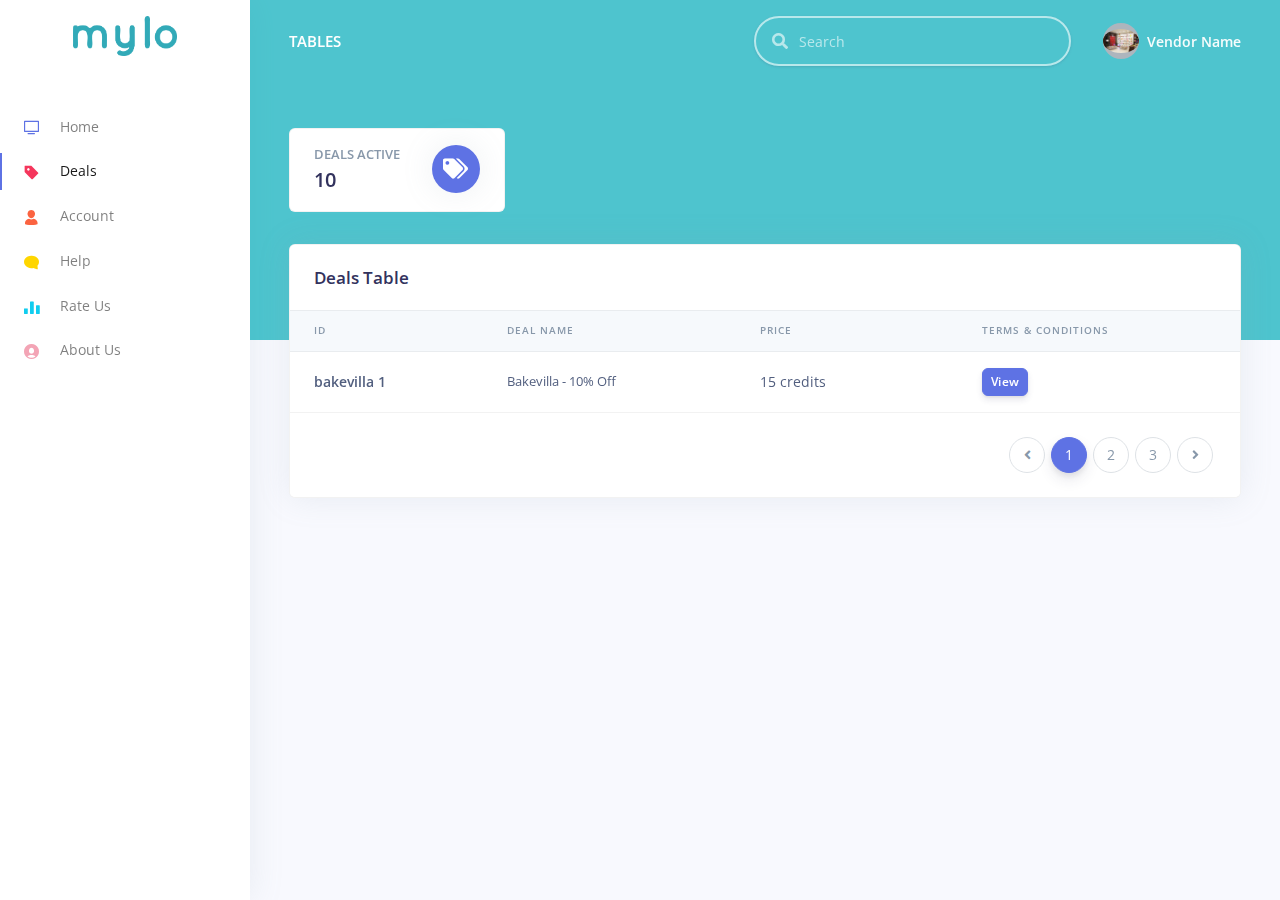
==== commit 165f1787: "second commit" ====
--- a/deals.html
+++ b/deals.html
@@ -91,7 +91,8 @@
               </a>
             </div>
             <div class="col-6 collapse-close">
-              <button type="button" class="navbar-toggler" data-toggle="collapse" data-target="#sidenav-collapse-main" aria-controls="sidenav-main" aria-expanded="false" aria-label="Toggle sidenav">
+              <button type="button" class="navbar-toggler" data-toggle="collapse" data-target="#sidenav-collapse-main"
+                aria-controls="sidenav-main" aria-expanded="false" aria-label="Toggle sidenav">
                 <span></span>
                 <span></span>
               </button>
@@ -101,7 +102,8 @@
         <!-- Form -->
         <form class="mt-4 mb-3 d-md-none">
           <div class="input-group input-group-rounded input-group-merge">
-            <input type="search" class="form-control form-control-rounded form-control-prepended" placeholder="Search" aria-label="Search">
+            <input type="search" class="form-control form-control-rounded form-control-prepended" placeholder="Search"
+              aria-label="Search">
             <div class="input-group-prepend">
               <div class="input-group-text">
                 <span class="fa fa-search"></span>
@@ -111,40 +113,35 @@
         </form>
         <!-- Navigation -->
         <ul class="navbar-nav">
-          <li class="nav-item  ">
-            <a class="nav-link " href="index.html">
+          <li class="nav-item ">
+            <a class="nav-link" href="index.html">
               <i class="ni ni-tv-2 text-primary"></i> Home
             </a>
           </li>
           <li class="nav-item active">
-            <a class="nav-link active " href="deals.html">
-              <i class="ni ni-bullet-list-67 text-red"></i> Deals
-            </a>
-          </li>
-          <li class="nav-item">
-            <a class="nav-link " href="icons.html">
-              <i class="ni ni-planet text-blue"></i>icons
-            </a>
-          </li>
-
-          <li class="nav-item">
-            <a class="nav-link " href="maps.html">
-              <i class="ni ni-pin-3 text-orange"></i>Account
-            </a>
-          </li>
+            <a class="nav-link active" href="deals.html">
+              <i class="ni ni-tag text-red"></i> Deals
+            </a>
+          </li>
+
           <li class="nav-item">
             <a class="nav-link " href="profile.html">
-              <i class="ni ni-single-02 text-yellow"></i>Help
-            </a>
-          </li>
-
+              <i class="ni ni-single-02 text-orange"></i>Account
+            </a>
+          </li>
           <li class="nav-item">
-            <a class="nav-link" href="login.html">
-              <i class="ni ni-key-25 text-info"></i> Rate Us
-            </a>
-          </li>
+            <a class="nav-link " href="https://mylocalpay.com/contact-us.html">
+              <i class="ni ni-chat-round text-yellow"></i>Help
+            </a>
+          </li>
+
           <li class="nav-item">
-            <a class="nav-link" href="register.html">
+            <a class="nav-link" href="https://play.google.com/store/apps/details?id=com.develeno.mylo">
+              <i class="ni ni-chart-bar-32 text-info"></i> Rate Us
+            </a>
+          </li>
+          <li class="nav-item">
+            <a class="nav-link" href="https://mylocalpay.com/about-us.html">
               <i class="ni ni-circle-08 text-pink"></i> About Us
             </a>
           </li>
@@ -176,10 +173,10 @@
             <a class="nav-link pr-0" href="#" role="button" data-toggle="dropdown" aria-haspopup="true" aria-expanded="false">
               <div class="media align-items-center">
                 <span class="avatar avatar-sm rounded-circle">
-                  <img alt="Image placeholder" src="../assets/img/theme/team-4-800x800.jpg">
+                  <img alt="Image placeholder" src="../assets/img/theme/bakevilla02.jpg">
                 </span>
                 <div class="media-body ml-2 d-none d-lg-block">
-                  <span class="mb-0 text-sm  font-weight-bold">Jessica Jones</span>
+                  <span class="mb-0 text-sm  font-weight-bold">Vendor Name</span>
                 </div>
               </div>
             </a>
@@ -249,311 +246,65 @@
         <div class="col">
           <div class="card shadow">
             <div class="card-header border-0">
-              <h3 class="mb-0">Card tables</h3>
+              <h3 class="mb-0">Deals Table</h3>
             </div>
             <div class="table-responsive">
               <table class="table align-items-center table-flush">
                 <thead class="thead-light">
                   <tr>
-                    <th scope="col">Project</th>
-                    <th scope="col">Budget</th>
-                    <th scope="col">Status</th>
-                    <th scope="col">Users</th>
-                    <th scope="col">Completion</th>
-                    <th scope="col"></th>
+                    <th scope="col">ID</th>
+                    <th scope="col">Deal Name</th>
+                    <th scope="col">Price</th>
+                    <th scope="col">Terms & Conditions</th>
+
                   </tr>
                 </thead>
                 <tbody>
                   <tr>
                     <th scope="row">
                       <div class="media align-items-center">
-                        <a href="#" class="avatar rounded-circle mr-3">
-                          <img alt="Image placeholder" src="../assets/img/theme/bootstrap.jpg">
-                        </a>
                         <div class="media-body">
-                          <span class="mb-0 text-sm">Argon Design System</span>
+                          <span class="mb-0 text-sm">bakevilla 1</span>
                         </div>
                       </div>
                     </th>
                     <td>
-                      $2,500 USD
+                      Bakevilla - 10% Off
                     </td>
                     <td>
                       <span class="badge badge-dot mr-4">
-                        <i class="bg-warning"></i> pending
+                        15 credits
                       </span>
                     </td>
                     <td>
-                      <div class="avatar-group">
-                        <a href="#" class="avatar avatar-sm" data-toggle="tooltip" data-original-title="Ryan Tompson">
-                          <img alt="Image placeholder" src="../assets/img/theme/team-1-800x800.jpg" class="rounded-circle">
-                        </a>
-                        <a href="#" class="avatar avatar-sm" data-toggle="tooltip" data-original-title="Romina Hadid">
-                          <img alt="Image placeholder" src="../assets/img/theme/team-2-800x800.jpg" class="rounded-circle">
-                        </a>
-                        <a href="#" class="avatar avatar-sm" data-toggle="tooltip" data-original-title="Alexander Smith">
-                          <img alt="Image placeholder" src="../assets/img/theme/team-3-800x800.jpg" class="rounded-circle">
-                        </a>
-                        <a href="#" class="avatar avatar-sm" data-toggle="tooltip" data-original-title="Jessica Doe">
-                          <img alt="Image placeholder" src="../assets/img/theme/team-4-800x800.jpg" class="rounded-circle">
-                        </a>
-                      </div>
-                    </td>
-                    <td>
-                      <div class="d-flex align-items-center">
-                        <span class="mr-2">60%</span>
-                        <div>
-                          <div class="progress">
-                            <div class="progress-bar bg-warning" role="progressbar" aria-valuenow="60" aria-valuemin="0" aria-valuemax="100" style="width: 60%;"></div>
+                      <!-- Button trigger modal -->
+                      <button type="button" class="btn btn-primary btn-sm" data-toggle="modal" data-target="#modelId">
+                        View
+                      </button>
+                      
+                      <!-- Modal -->
+                      <div class="modal fade" id="modelId" tabindex="-1" role="dialog" aria-labelledby="modelTitleId" aria-hidden="true">
+                        <div class="modal-dialog" role="document">
+                          <div class="modal-content">
+                            <div class="modal-header">
+                              <h5 class="modal-title">Terms & Conditions</h5>
+                                <button type="button" class="close" data-dismiss="modal" aria-label="Close">
+                                  <span aria-hidden="true">&times;</span>
+                                </button>
+                            </div>
+                            <div class="modal-body">
+                              Body
+                            </div>
+                            <div class="modal-footer">
+                              <button type="button" class="btn btn-secondary" data-dismiss="modal">Close</button>
+                            </div>
                           </div>
                         </div>
                       </div>
                     </td>
-                    <td class="text-right">
-                      <div class="dropdown">
-                        <a class="btn btn-sm btn-icon-only text-light" href="#" role="button" data-toggle="dropdown" aria-haspopup="true" aria-expanded="false">
-                          <i class="fas fa-ellipsis-v"></i>
-                        </a>
-                        <div class="dropdown-menu dropdown-menu-right dropdown-menu-arrow">
-                          <a class="dropdown-item" href="#">Action</a>
-                          <a class="dropdown-item" href="#">Another action</a>
-                          <a class="dropdown-item" href="#">Something else here</a>
-                        </div>
-                      </div>
-                    </td>
+                    
                   </tr>
-                  <tr>
-                    <th scope="row">
-                      <div class="media align-items-center">
-                        <a href="#" class="avatar rounded-circle mr-3">
-                          <img alt="Image placeholder" src="../assets/img/theme/angular.jpg">
-                        </a>
-                        <div class="media-body">
-                          <span class="mb-0 text-sm">Angular Now UI Kit PRO</span>
-                        </div>
-                      </div>
-                    </th>
-                    <td>
-                      $1,800 USD
-                    </td>
-                    <td>
-                      <span class="badge badge-dot">
-                        <i class="bg-success"></i> completed
-                      </span>
-                    </td>
-                    <td>
-                      <div class="avatar-group">
-                        <a href="#" class="avatar avatar-sm" data-toggle="tooltip" data-original-title="Ryan Tompson">
-                          <img alt="Image placeholder" src="../assets/img/theme/team-1-800x800.jpg" class="rounded-circle">
-                        </a>
-                        <a href="#" class="avatar avatar-sm" data-toggle="tooltip" data-original-title="Romina Hadid">
-                          <img alt="Image placeholder" src="../assets/img/theme/team-2-800x800.jpg" class="rounded-circle">
-                        </a>
-                        <a href="#" class="avatar avatar-sm" data-toggle="tooltip" data-original-title="Alexander Smith">
-                          <img alt="Image placeholder" src="../assets/img/theme/team-3-800x800.jpg" class="rounded-circle">
-                        </a>
-                        <a href="#" class="avatar avatar-sm" data-toggle="tooltip" data-original-title="Jessica Doe">
-                          <img alt="Image placeholder" src="../assets/img/theme/team-4-800x800.jpg" class="rounded-circle">
-                        </a>
-                      </div>
-                    </td>
-                    <td>
-                      <div class="d-flex align-items-center">
-                        <span class="mr-2">100%</span>
-                        <div>
-                          <div class="progress">
-                            <div class="progress-bar bg-success" role="progressbar" aria-valuenow="100" aria-valuemin="0" aria-valuemax="100" style="width: 100%;"></div>
-                          </div>
-                        </div>
-                      </div>
-                    </td>
-                    <td class="text-right">
-                      <div class="dropdown">
-                        <a class="btn btn-sm btn-icon-only text-light" href="#" role="button" data-toggle="dropdown" aria-haspopup="true" aria-expanded="false">
-                          <i class="fas fa-ellipsis-v"></i>
-                        </a>
-                        <div class="dropdown-menu dropdown-menu-right dropdown-menu-arrow">
-                          <a class="dropdown-item" href="#">Action</a>
-                          <a class="dropdown-item" href="#">Another action</a>
-                          <a class="dropdown-item" href="#">Something else here</a>
-                        </div>
-                      </div>
-                    </td>
-                  </tr>
-                  <tr>
-                    <th scope="row">
-                      <div class="media align-items-center">
-                        <a href="#" class="avatar rounded-circle mr-3">
-                          <img alt="Image placeholder" src="../assets/img/theme/sketch.jpg">
-                        </a>
-                        <div class="media-body">
-                          <span class="mb-0 text-sm">Black Dashboard</span>
-                        </div>
-                      </div>
-                    </th>
-                    <td>
-                      $3,150 USD
-                    </td>
-                    <td>
-                      <span class="badge badge-dot mr-4">
-                        <i class="bg-danger"></i> delayed
-                      </span>
-                    </td>
-                    <td>
-                      <div class="avatar-group">
-                        <a href="#" class="avatar avatar-sm" data-toggle="tooltip" data-original-title="Ryan Tompson">
-                          <img alt="Image placeholder" src="../assets/img/theme/team-1-800x800.jpg" class="rounded-circle">
-                        </a>
-                        <a href="#" class="avatar avatar-sm" data-toggle="tooltip" data-original-title="Romina Hadid">
-                          <img alt="Image placeholder" src="../assets/img/theme/team-2-800x800.jpg" class="rounded-circle">
-                        </a>
-                        <a href="#" class="avatar avatar-sm" data-toggle="tooltip" data-original-title="Alexander Smith">
-                          <img alt="Image placeholder" src="../assets/img/theme/team-3-800x800.jpg" class="rounded-circle">
-                        </a>
-                        <a href="#" class="avatar avatar-sm" data-toggle="tooltip" data-original-title="Jessica Doe">
-                          <img alt="Image placeholder" src="../assets/img/theme/team-4-800x800.jpg" class="rounded-circle">
-                        </a>
-                      </div>
-                    </td>
-                    <td>
-                      <div class="d-flex align-items-center">
-                        <span class="mr-2">72%</span>
-                        <div>
-                          <div class="progress">
-                            <div class="progress-bar bg-danger" role="progressbar" aria-valuenow="72" aria-valuemin="0" aria-valuemax="100" style="width: 72%;"></div>
-                          </div>
-                        </div>
-                      </div>
-                    </td>
-                    <td class="text-right">
-                      <div class="dropdown">
-                        <a class="btn btn-sm btn-icon-only text-light" href="#" role="button" data-toggle="dropdown" aria-haspopup="true" aria-expanded="false">
-                          <i class="fas fa-ellipsis-v"></i>
-                        </a>
-                        <div class="dropdown-menu dropdown-menu-right dropdown-menu-arrow">
-                          <a class="dropdown-item" href="#">Action</a>
-                          <a class="dropdown-item" href="#">Another action</a>
-                          <a class="dropdown-item" href="#">Something else here</a>
-                        </div>
-                      </div>
-                    </td>
-                  </tr>
-                  <tr>
-                    <th scope="row">
-                      <div class="media align-items-center">
-                        <a href="#" class="avatar rounded-circle mr-3">
-                          <img alt="Image placeholder" src="../assets/img/theme/react.jpg">
-                        </a>
-                        <div class="media-body">
-                          <span class="mb-0 text-sm">React Material Dashboard</span>
-                        </div>
-                      </div>
-                    </th>
-                    <td>
-                      $4,400 USD
-                    </td>
-                    <td>
-                      <span class="badge badge-dot">
-                        <i class="bg-info"></i> on schedule
-                      </span>
-                    </td>
-                    <td>
-                      <div class="avatar-group">
-                        <a href="#" class="avatar avatar-sm" data-toggle="tooltip" data-original-title="Ryan Tompson">
-                          <img alt="Image placeholder" src="../assets/img/theme/team-1-800x800.jpg" class="rounded-circle">
-                        </a>
-                        <a href="#" class="avatar avatar-sm" data-toggle="tooltip" data-original-title="Romina Hadid">
-                          <img alt="Image placeholder" src="../assets/img/theme/team-2-800x800.jpg" class="rounded-circle">
-                        </a>
-                        <a href="#" class="avatar avatar-sm" data-toggle="tooltip" data-original-title="Alexander Smith">
-                          <img alt="Image placeholder" src="../assets/img/theme/team-3-800x800.jpg" class="rounded-circle">
-                        </a>
-                        <a href="#" class="avatar avatar-sm" data-toggle="tooltip" data-original-title="Jessica Doe">
-                          <img alt="Image placeholder" src="../assets/img/theme/team-4-800x800.jpg" class="rounded-circle">
-                        </a>
-                      </div>
-                    </td>
-                    <td>
-                      <div class="d-flex align-items-center">
-                        <span class="mr-2">90%</span>
-                        <div>
-                          <div class="progress">
-                            <div class="progress-bar bg-info" role="progressbar" aria-valuenow="90" aria-valuemin="0" aria-valuemax="100" style="width: 90%;"></div>
-                          </div>
-                        </div>
-                      </div>
-                    </td>
-                    <td class="text-right">
-                      <div class="dropdown">
-                        <a class="btn btn-sm btn-icon-only text-light" href="#" role="button" data-toggle="dropdown" aria-haspopup="true" aria-expanded="false">
-                          <i class="fas fa-ellipsis-v"></i>
-                        </a>
-                        <div class="dropdown-menu dropdown-menu-right dropdown-menu-arrow">
-                          <a class="dropdown-item" href="#">Action</a>
-                          <a class="dropdown-item" href="#">Another action</a>
-                          <a class="dropdown-item" href="#">Something else here</a>
-                        </div>
-                      </div>
-                    </td>
-                  </tr>
-                  <tr>
-                    <th scope="row">
-                      <div class="media align-items-center">
-                        <a href="#" class="avatar rounded-circle mr-3">
-                          <img alt="Image placeholder" src="../assets/img/theme/vue.jpg">
-                        </a>
-                        <div class="media-body">
-                          <span class="mb-0 text-sm">Vue Paper UI Kit PRO</span>
-                        </div>
-                      </div>
-                    </th>
-                    <td>
-                      $2,200 USD
-                    </td>
-                    <td>
-                      <span class="badge badge-dot mr-4">
-                        <i class="bg-success"></i> completed
-                      </span>
-                    </td>
-                    <td>
-                      <div class="avatar-group">
-                        <a href="#" class="avatar avatar-sm" data-toggle="tooltip" data-original-title="Ryan Tompson">
-                          <img alt="Image placeholder" src="../assets/img/theme/team-1-800x800.jpg" class="rounded-circle">
-                        </a>
-                        <a href="#" class="avatar avatar-sm" data-toggle="tooltip" data-original-title="Romina Hadid">
-                          <img alt="Image placeholder" src="../assets/img/theme/team-2-800x800.jpg" class="rounded-circle">
-                        </a>
-                        <a href="#" class="avatar avatar-sm" data-toggle="tooltip" data-original-title="Alexander Smith">
-                          <img alt="Image placeholder" src="../assets/img/theme/team-3-800x800.jpg" class="rounded-circle">
-                        </a>
-                        <a href="#" class="avatar avatar-sm" data-toggle="tooltip" data-original-title="Jessica Doe">
-                          <img alt="Image placeholder" src="../assets/img/theme/team-4-800x800.jpg" class="rounded-circle">
-                        </a>
-                      </div>
-                    </td>
-                    <td>
-                      <div class="d-flex align-items-center">
-                        <span class="mr-2">100%</span>
-                        <div>
-                          <div class="progress">
-                            <div class="progress-bar bg-success" role="progressbar" aria-valuenow="100" aria-valuemin="0" aria-valuemax="100" style="width: 100%;"></div>
-                          </div>
-                        </div>
-                      </div>
-                    </td>
-                    <td class="text-right">
-                      <div class="dropdown">
-                        <a class="btn btn-sm btn-icon-only text-light" href="#" role="button" data-toggle="dropdown" aria-haspopup="true" aria-expanded="false">
-                          <i class="fas fa-ellipsis-v"></i>
-                        </a>
-                        <div class="dropdown-menu dropdown-menu-right dropdown-menu-arrow">
-                          <a class="dropdown-item" href="#">Action</a>
-                          <a class="dropdown-item" href="#">Another action</a>
-                          <a class="dropdown-item" href="#">Something else here</a>
-                        </div>
-                      </div>
-                    </td>
-                  </tr>
+                  
                 </tbody>
               </table>
             </div>
@@ -586,321 +337,7 @@
         </div>
       </div>
       <!-- Dark table -->
-      <div class="row mt-5">
-        <div class="col">
-          <div class="card bg-default shadow">
-            <div class="card-header bg-transparent border-0">
-              <h3 class="text-white mb-0">Card tables</h3>
-            </div>
-            <div class="table-responsive">
-              <table class="table align-items-center table-dark table-flush">
-                <thead class="thead-dark">
-                  <tr>
-                    <th scope="col">Project</th>
-                    <th scope="col">Budget</th>
-                    <th scope="col">Status</th>
-                    <th scope="col">Users</th>
-                    <th scope="col">Completion</th>
-                    <th scope="col"></th>
-                  </tr>
-                </thead>
-                <tbody>
-                  <tr>
-                    <th scope="row">
-                      <div class="media align-items-center">
-                        <a href="#" class="avatar rounded-circle mr-3">
-                          <img alt="Image placeholder" src="../assets/img/theme/bootstrap.jpg">
-                        </a>
-                        <div class="media-body">
-                          <span class="mb-0 text-sm">Argon Design System</span>
-                        </div>
-                      </div>
-                    </th>
-                    <td>
-                      $2,500 USD
-                    </td>
-                    <td>
-                      <span class="badge badge-dot mr-4">
-                        <i class="bg-warning"></i> pending
-                      </span>
-                    </td>
-                    <td>
-                      <div class="avatar-group">
-                        <a href="#" class="avatar avatar-sm" data-toggle="tooltip" data-original-title="Ryan Tompson">
-                          <img alt="Image placeholder" src="../assets/img/theme/team-1-800x800.jpg" class="rounded-circle">
-                        </a>
-                        <a href="#" class="avatar avatar-sm" data-toggle="tooltip" data-original-title="Romina Hadid">
-                          <img alt="Image placeholder" src="../assets/img/theme/team-2-800x800.jpg" class="rounded-circle">
-                        </a>
-                        <a href="#" class="avatar avatar-sm" data-toggle="tooltip" data-original-title="Alexander Smith">
-                          <img alt="Image placeholder" src="../assets/img/theme/team-3-800x800.jpg" class="rounded-circle">
-                        </a>
-                        <a href="#" class="avatar avatar-sm" data-toggle="tooltip" data-original-title="Jessica Doe">
-                          <img alt="Image placeholder" src="../assets/img/theme/team-4-800x800.jpg" class="rounded-circle">
-                        </a>
-                      </div>
-                    </td>
-                    <td>
-                      <div class="d-flex align-items-center">
-                        <span class="mr-2">60%</span>
-                        <div>
-                          <div class="progress">
-                            <div class="progress-bar bg-warning" role="progressbar" aria-valuenow="60" aria-valuemin="0" aria-valuemax="100" style="width: 60%;"></div>
-                          </div>
-                        </div>
-                      </div>
-                    </td>
-                    <td class="text-right">
-                      <div class="dropdown">
-                        <a class="btn btn-sm btn-icon-only text-light" href="#" role="button" data-toggle="dropdown" aria-haspopup="true" aria-expanded="false">
-                          <i class="fas fa-ellipsis-v"></i>
-                        </a>
-                        <div class="dropdown-menu dropdown-menu-right dropdown-menu-arrow">
-                          <a class="dropdown-item" href="#">Action</a>
-                          <a class="dropdown-item" href="#">Another action</a>
-                          <a class="dropdown-item" href="#">Something else here</a>
-                        </div>
-                      </div>
-                    </td>
-                  </tr>
-                  <tr>
-                    <th scope="row">
-                      <div class="media align-items-center">
-                        <a href="#" class="avatar rounded-circle mr-3">
-                          <img alt="Image placeholder" src="../assets/img/theme/angular.jpg">
-                        </a>
-                        <div class="media-body">
-                          <span class="mb-0 text-sm">Angular Now UI Kit PRO</span>
-                        </div>
-                      </div>
-                    </th>
-                    <td>
-                      $1,800 USD
-                    </td>
-                    <td>
-                      <span class="badge badge-dot">
-                        <i class="bg-success"></i> completed
-                      </span>
-                    </td>
-                    <td>
-                      <div class="avatar-group">
-                        <a href="#" class="avatar avatar-sm" data-toggle="tooltip" data-original-title="Ryan Tompson">
-                          <img alt="Image placeholder" src="../assets/img/theme/team-1-800x800.jpg" class="rounded-circle">
-                        </a>
-                        <a href="#" class="avatar avatar-sm" data-toggle="tooltip" data-original-title="Romina Hadid">
-                          <img alt="Image placeholder" src="../assets/img/theme/team-2-800x800.jpg" class="rounded-circle">
-                        </a>
-                        <a href="#" class="avatar avatar-sm" data-toggle="tooltip" data-original-title="Alexander Smith">
-                          <img alt="Image placeholder" src="../assets/img/theme/team-3-800x800.jpg" class="rounded-circle">
-                        </a>
-                        <a href="#" class="avatar avatar-sm" data-toggle="tooltip" data-original-title="Jessica Doe">
-                          <img alt="Image placeholder" src="../assets/img/theme/team-4-800x800.jpg" class="rounded-circle">
-                        </a>
-                      </div>
-                    </td>
-                    <td>
-                      <div class="d-flex align-items-center">
-                        <span class="mr-2">100%</span>
-                        <div>
-                          <div class="progress">
-                            <div class="progress-bar bg-success" role="progressbar" aria-valuenow="100" aria-valuemin="0" aria-valuemax="100" style="width: 100%;"></div>
-                          </div>
-                        </div>
-                      </div>
-                    </td>
-                    <td class="text-right">
-                      <div class="dropdown">
-                        <a class="btn btn-sm btn-icon-only text-light" href="#" role="button" data-toggle="dropdown" aria-haspopup="true" aria-expanded="false">
-                          <i class="fas fa-ellipsis-v"></i>
-                        </a>
-                        <div class="dropdown-menu dropdown-menu-right dropdown-menu-arrow">
-                          <a class="dropdown-item" href="#">Action</a>
-                          <a class="dropdown-item" href="#">Another action</a>
-                          <a class="dropdown-item" href="#">Something else here</a>
-                        </div>
-                      </div>
-                    </td>
-                  </tr>
-                  <tr>
-                    <th scope="row">
-                      <div class="media align-items-center">
-                        <a href="#" class="avatar rounded-circle mr-3">
-                          <img alt="Image placeholder" src="../assets/img/theme/sketch.jpg">
-                        </a>
-                        <div class="media-body">
-                          <span class="mb-0 text-sm">Black Dashboard</span>
-                        </div>
-                      </div>
-                    </th>
-                    <td>
-                      $3,150 USD
-                    </td>
-                    <td>
-                      <span class="badge badge-dot mr-4">
-                        <i class="bg-danger"></i> delayed
-                      </span>
-                    </td>
-                    <td>
-                      <div class="avatar-group">
-                        <a href="#" class="avatar avatar-sm" data-toggle="tooltip" data-original-title="Ryan Tompson">
-                          <img alt="Image placeholder" src="../assets/img/theme/team-1-800x800.jpg" class="rounded-circle">
-                        </a>
-                        <a href="#" class="avatar avatar-sm" data-toggle="tooltip" data-original-title="Romina Hadid">
-                          <img alt="Image placeholder" src="../assets/img/theme/team-2-800x800.jpg" class="rounded-circle">
-                        </a>
-                        <a href="#" class="avatar avatar-sm" data-toggle="tooltip" data-original-title="Alexander Smith">
-                          <img alt="Image placeholder" src="../assets/img/theme/team-3-800x800.jpg" class="rounded-circle">
-                        </a>
-                        <a href="#" class="avatar avatar-sm" data-toggle="tooltip" data-original-title="Jessica Doe">
-                          <img alt="Image placeholder" src="../assets/img/theme/team-4-800x800.jpg" class="rounded-circle">
-                        </a>
-                      </div>
-                    </td>
-                    <td>
-                      <div class="d-flex align-items-center">
-                        <span class="mr-2">72%</span>
-                        <div>
-                          <div class="progress">
-                            <div class="progress-bar bg-danger" role="progressbar" aria-valuenow="72" aria-valuemin="0" aria-valuemax="100" style="width: 72%;"></div>
-                          </div>
-                        </div>
-                      </div>
-                    </td>
-                    <td class="text-right">
-                      <div class="dropdown">
-                        <a class="btn btn-sm btn-icon-only text-light" href="#" role="button" data-toggle="dropdown" aria-haspopup="true" aria-expanded="false">
-                          <i class="fas fa-ellipsis-v"></i>
-                        </a>
-                        <div class="dropdown-menu dropdown-menu-right dropdown-menu-arrow">
-                          <a class="dropdown-item" href="#">Action</a>
-                          <a class="dropdown-item" href="#">Another action</a>
-                          <a class="dropdown-item" href="#">Something else here</a>
-                        </div>
-                      </div>
-                    </td>
-                  </tr>
-                  <tr>
-                    <th scope="row">
-                      <div class="media align-items-center">
-                        <a href="#" class="avatar rounded-circle mr-3">
-                          <img alt="Image placeholder" src="../assets/img/theme/react.jpg">
-                        </a>
-                        <div class="media-body">
-                          <span class="mb-0 text-sm">React Material Dashboard</span>
-                        </div>
-                      </div>
-                    </th>
-                    <td>
-                      $4,400 USD
-                    </td>
-                    <td>
-                      <span class="badge badge-dot">
-                        <i class="bg-info"></i> on schedule
-                      </span>
-                    </td>
-                    <td>
-                      <div class="avatar-group">
-                        <a href="#" class="avatar avatar-sm" data-toggle="tooltip" data-original-title="Ryan Tompson">
-                          <img alt="Image placeholder" src="../assets/img/theme/team-1-800x800.jpg" class="rounded-circle">
-                        </a>
-                        <a href="#" class="avatar avatar-sm" data-toggle="tooltip" data-original-title="Romina Hadid">
-                          <img alt="Image placeholder" src="../assets/img/theme/team-2-800x800.jpg" class="rounded-circle">
-                        </a>
-                        <a href="#" class="avatar avatar-sm" data-toggle="tooltip" data-original-title="Alexander Smith">
-                          <img alt="Image placeholder" src="../assets/img/theme/team-3-800x800.jpg" class="rounded-circle">
-                        </a>
-                        <a href="#" class="avatar avatar-sm" data-toggle="tooltip" data-original-title="Jessica Doe">
-                          <img alt="Image placeholder" src="../assets/img/theme/team-4-800x800.jpg" class="rounded-circle">
-                        </a>
-                      </div>
-                    </td>
-                    <td>
-                      <div class="d-flex align-items-center">
-                        <span class="mr-2">90%</span>
-                        <div>
-                          <div class="progress">
-                            <div class="progress-bar bg-info" role="progressbar" aria-valuenow="90" aria-valuemin="0" aria-valuemax="100" style="width: 90%;"></div>
-                          </div>
-                        </div>
-                      </div>
-                    </td>
-                    <td class="text-right">
-                      <div class="dropdown">
-                        <a class="btn btn-sm btn-icon-only text-light" href="#" role="button" data-toggle="dropdown" aria-haspopup="true" aria-expanded="false">
-                          <i class="fas fa-ellipsis-v"></i>
-                        </a>
-                        <div class="dropdown-menu dropdown-menu-right dropdown-menu-arrow">
-                          <a class="dropdown-item" href="#">Action</a>
-                          <a class="dropdown-item" href="#">Another action</a>
-                          <a class="dropdown-item" href="#">Something else here</a>
-                        </div>
-                      </div>
-                    </td>
-                  </tr>
-                  <tr>
-                    <th scope="row">
-                      <div class="media align-items-center">
-                        <a href="#" class="avatar rounded-circle mr-3">
-                          <img alt="Image placeholder" src="../assets/img/theme/vue.jpg">
-                        </a>
-                        <div class="media-body">
-                          <span class="mb-0 text-sm">Vue Paper UI Kit PRO</span>
-                        </div>
-                      </div>
-                    </th>
-                    <td>
-                      $2,200 USD
-                    </td>
-                    <td>
-                      <span class="badge badge-dot mr-4">
-                        <i class="bg-success"></i> completed
-                      </span>
-                    </td>
-                    <td>
-                      <div class="avatar-group">
-                        <a href="#" class="avatar avatar-sm" data-toggle="tooltip" data-original-title="Ryan Tompson">
-                          <img alt="Image placeholder" src="../assets/img/theme/team-1-800x800.jpg" class="rounded-circle">
-                        </a>
-                        <a href="#" class="avatar avatar-sm" data-toggle="tooltip" data-original-title="Romina Hadid">
-                          <img alt="Image placeholder" src="../assets/img/theme/team-2-800x800.jpg" class="rounded-circle">
-                        </a>
-                        <a href="#" class="avatar avatar-sm" data-toggle="tooltip" data-original-title="Alexander Smith">
-                          <img alt="Image placeholder" src="../assets/img/theme/team-3-800x800.jpg" class="rounded-circle">
-                        </a>
-                        <a href="#" class="avatar avatar-sm" data-toggle="tooltip" data-original-title="Jessica Doe">
-                          <img alt="Image placeholder" src="../assets/img/theme/team-4-800x800.jpg" class="rounded-circle">
-                        </a>
-                      </div>
-                    </td>
-                    <td>
-                      <div class="d-flex align-items-center">
-                        <span class="mr-2">100%</span>
-                        <div>
-                          <div class="progress">
-                            <div class="progress-bar bg-success" role="progressbar" aria-valuenow="100" aria-valuemin="0" aria-valuemax="100" style="width: 100%;"></div>
-                          </div>
-                        </div>
-                      </div>
-                    </td>
-                    <td class="text-right">
-                      <div class="dropdown">
-                        <a class="btn btn-sm btn-icon-only text-light" href="#" role="button" data-toggle="dropdown" aria-haspopup="true" aria-expanded="false">
-                          <i class="fas fa-ellipsis-v"></i>
-                        </a>
-                        <div class="dropdown-menu dropdown-menu-right dropdown-menu-arrow">
-                          <a class="dropdown-item" href="#">Action</a>
-                          <a class="dropdown-item" href="#">Another action</a>
-                          <a class="dropdown-item" href="#">Something else here</a>
-                        </div>
-                      </div>
-                    </td>
-                  </tr>
-                </tbody>
-              </table>
-            </div>
-          </div>
-        </div>
-      </div>
+      
       <!-- Footer -->
          
     </div>
--- a/assets/css/argon-dashboard.css
+++ b/assets/css/argon-dashboard.css
@@ -13501,7 +13501,7 @@
 }
 
 .bg-gradient-default {
-  background: linear-gradient(87deg, #172b4d 0, #1a174d 100%) !important;
+  background: linear-gradient(87deg, #2186a5 0, #1c5268 100%) !important;
 }
 
 .bg-gradient-white {
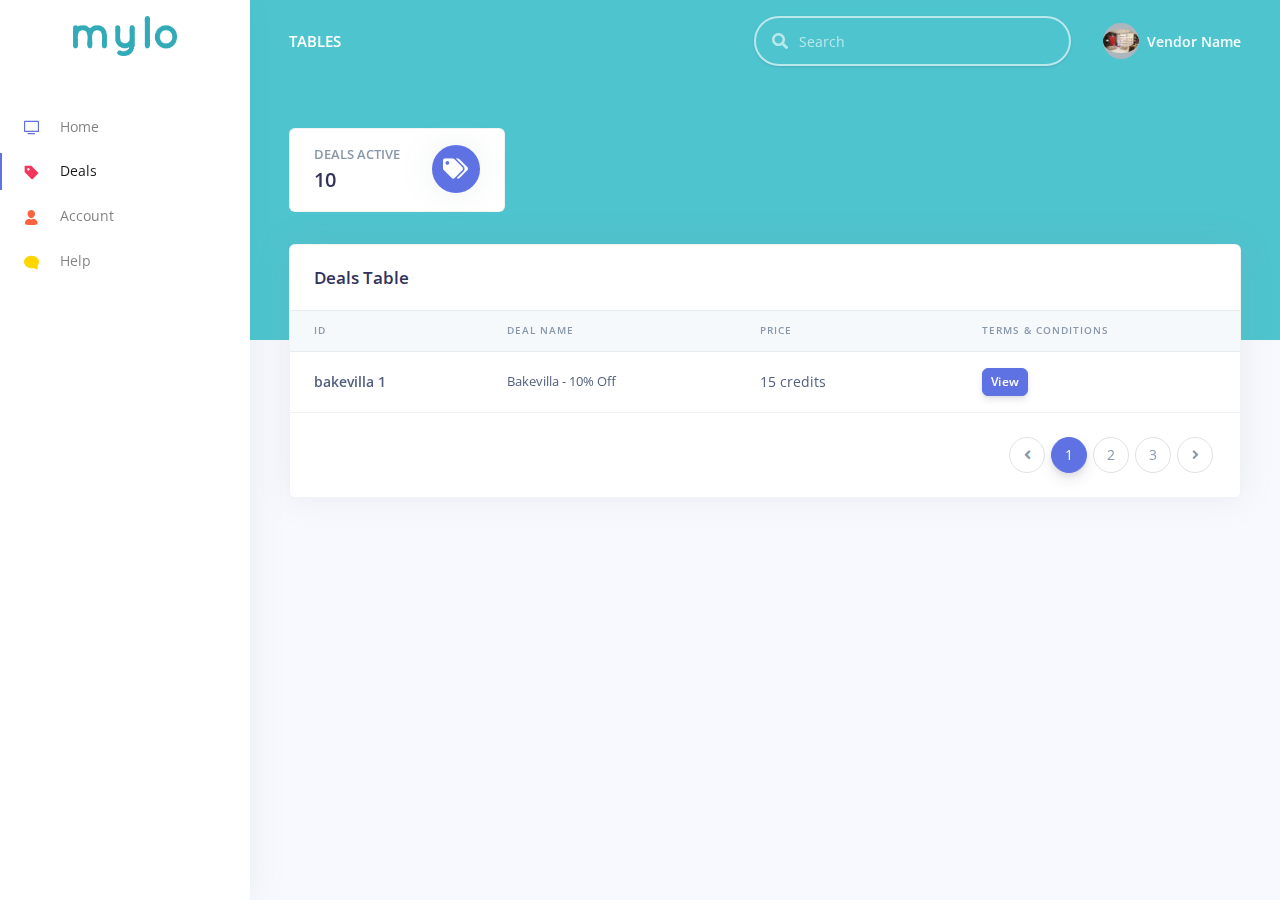
==== commit 1d4fb083: "third commit" ====
--- a/deals.html
+++ b/deals.html
@@ -130,21 +130,13 @@
             </a>
           </li>
           <li class="nav-item">
-            <a class="nav-link " href="https://mylocalpay.com/contact-us.html">
+            <a class="nav-link " href="help.html">
               <i class="ni ni-chat-round text-yellow"></i>Help
             </a>
           </li>
 
-          <li class="nav-item">
-            <a class="nav-link" href="https://play.google.com/store/apps/details?id=com.develeno.mylo">
-              <i class="ni ni-chart-bar-32 text-info"></i> Rate Us
-            </a>
-          </li>
-          <li class="nav-item">
-            <a class="nav-link" href="https://mylocalpay.com/about-us.html">
-              <i class="ni ni-circle-08 text-pink"></i> About Us
-            </a>
-          </li>
+           
+            
         </ul>
 
       </div>
@@ -293,7 +285,11 @@
                                 </button>
                             </div>
                             <div class="modal-body">
-                              Body
+                              <ul class="circle">
+                                <li>1</li>
+                                <li>2</li>
+                                <li>3</li>
+                              </ul>
                             </div>
                             <div class="modal-footer">
                               <button type="button" class="btn btn-secondary" data-dismiss="modal">Close</button>
--- a/assets/css/argon-dashboard.css
+++ b/assets/css/argon-dashboard.css
@@ -93,6 +93,7 @@
   color: #525f7f;
   text-align: left;
   background-color: #f8f9fe;
+  overflow-x: hidden;
 }
 
 [tabindex="-1"]:focus {
@@ -13501,7 +13502,7 @@
 }
 
 .bg-gradient-default {
-  background: linear-gradient(87deg, #2186a5 0, #1c5268 100%) !important;
+  background: linear-gradient(87deg, #0d756d 0, #c1c8ca 100%) !important;
 }
 
 .bg-gradient-white {
@@ -13796,7 +13797,7 @@
 }
 
 .bg-gradient-default {
-  background: linear-gradient(87deg, #172b4d 0, #1a174d 100%) !important;
+  background: linear-gradient(180deg, #148686 0, #c1c8ca 100%) !important;
 }
 
 .bg-gradient-white {
